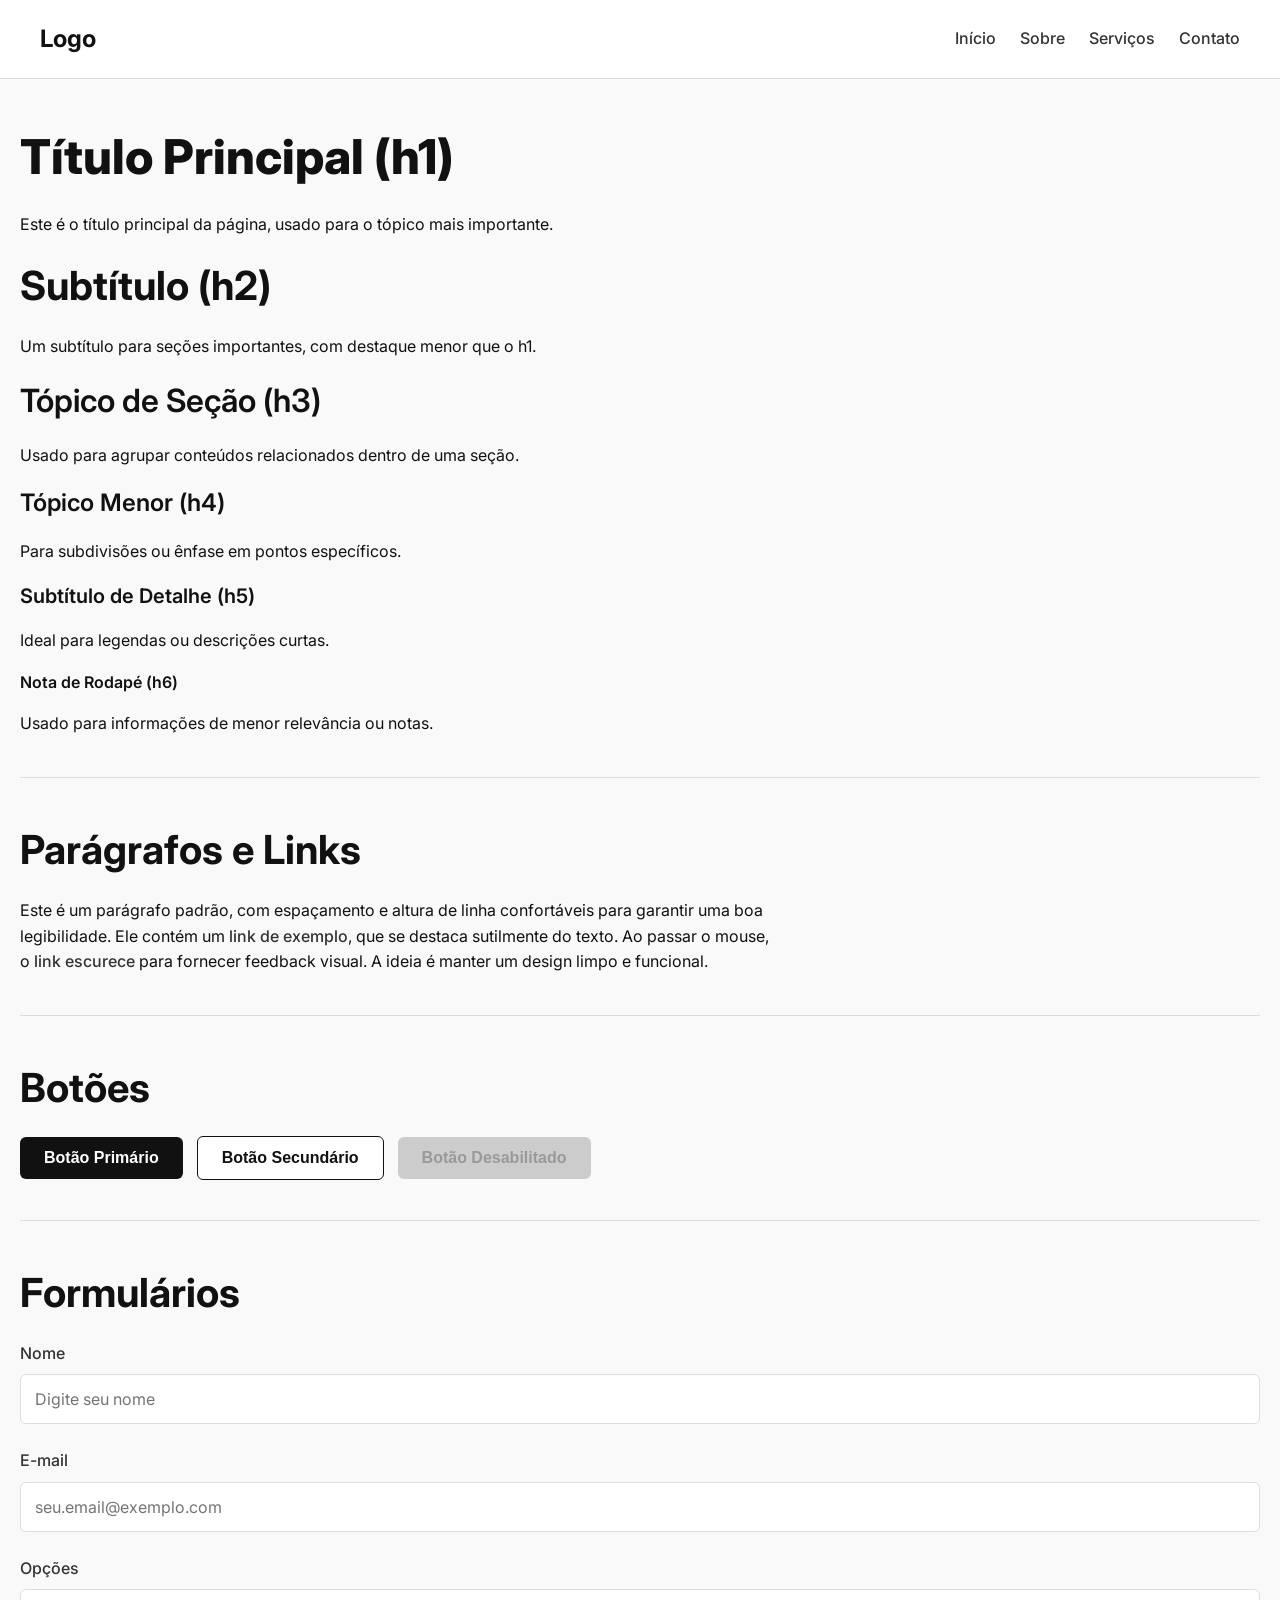
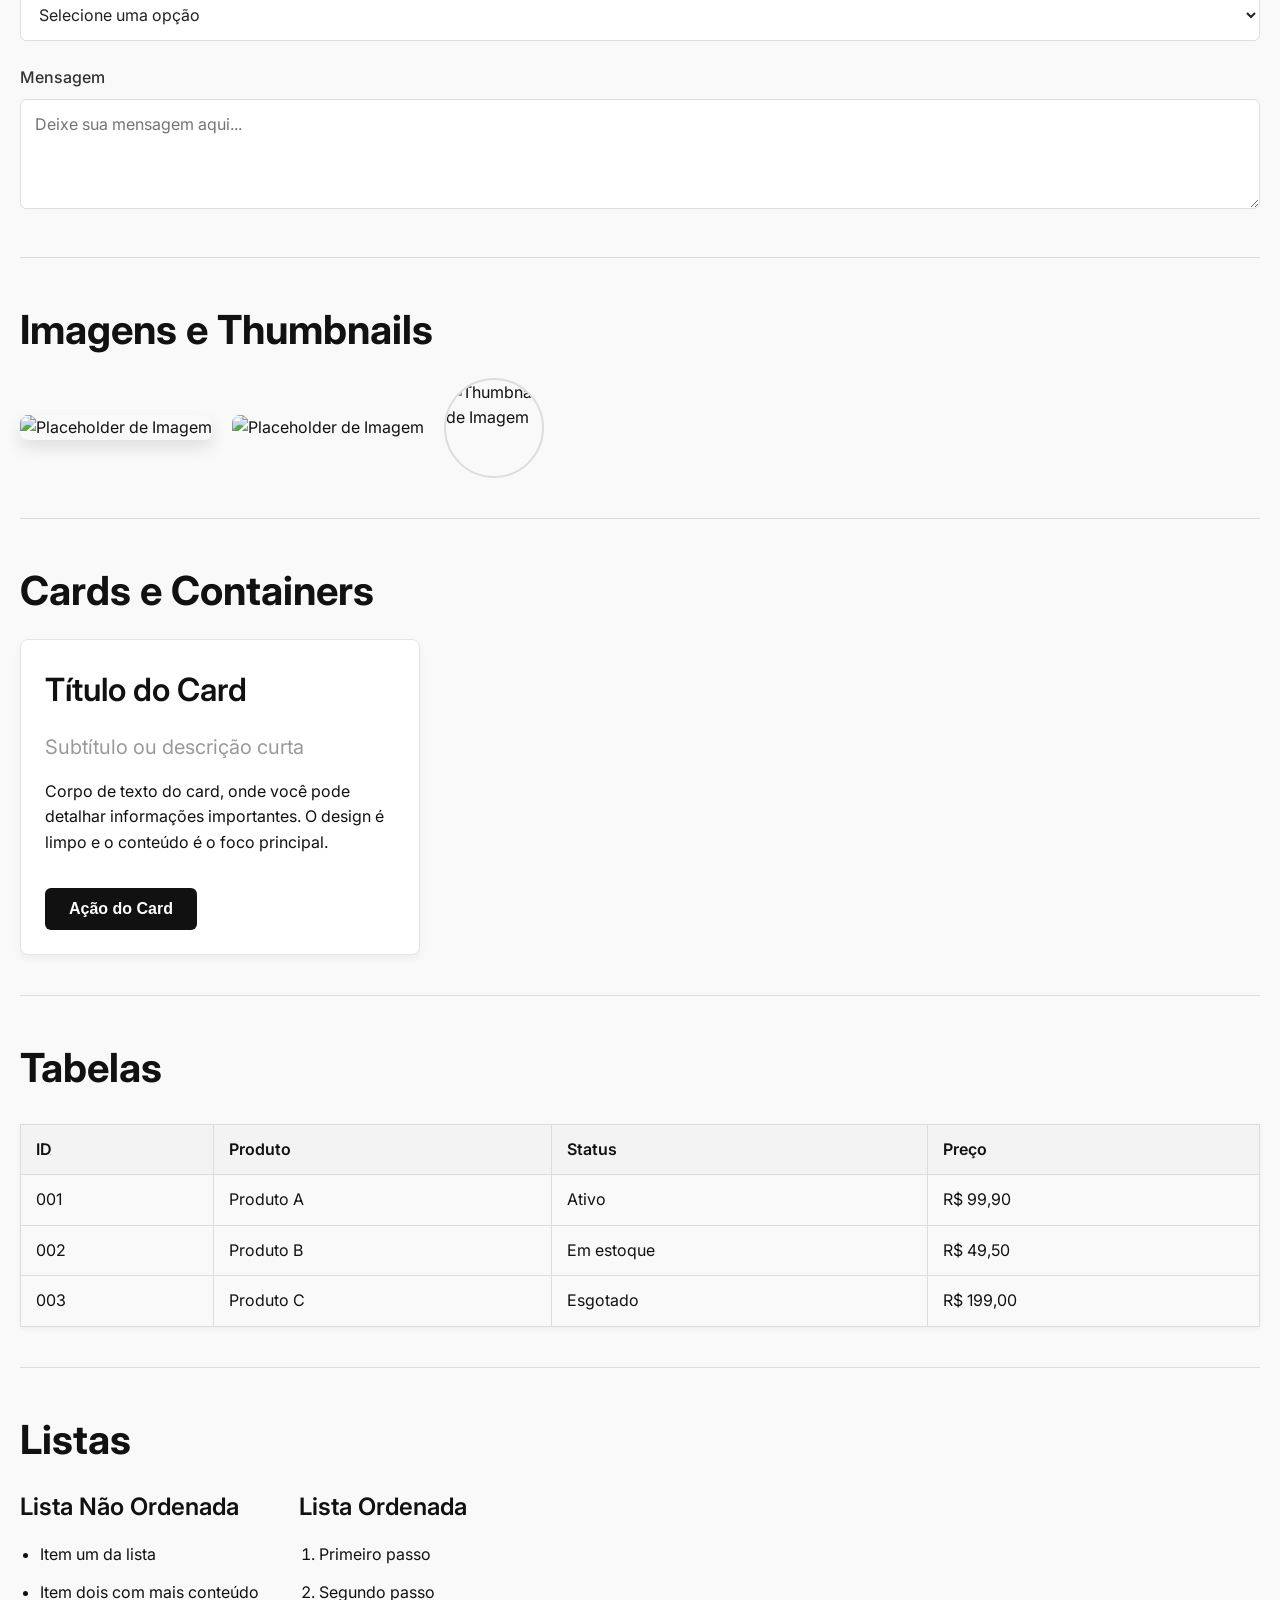
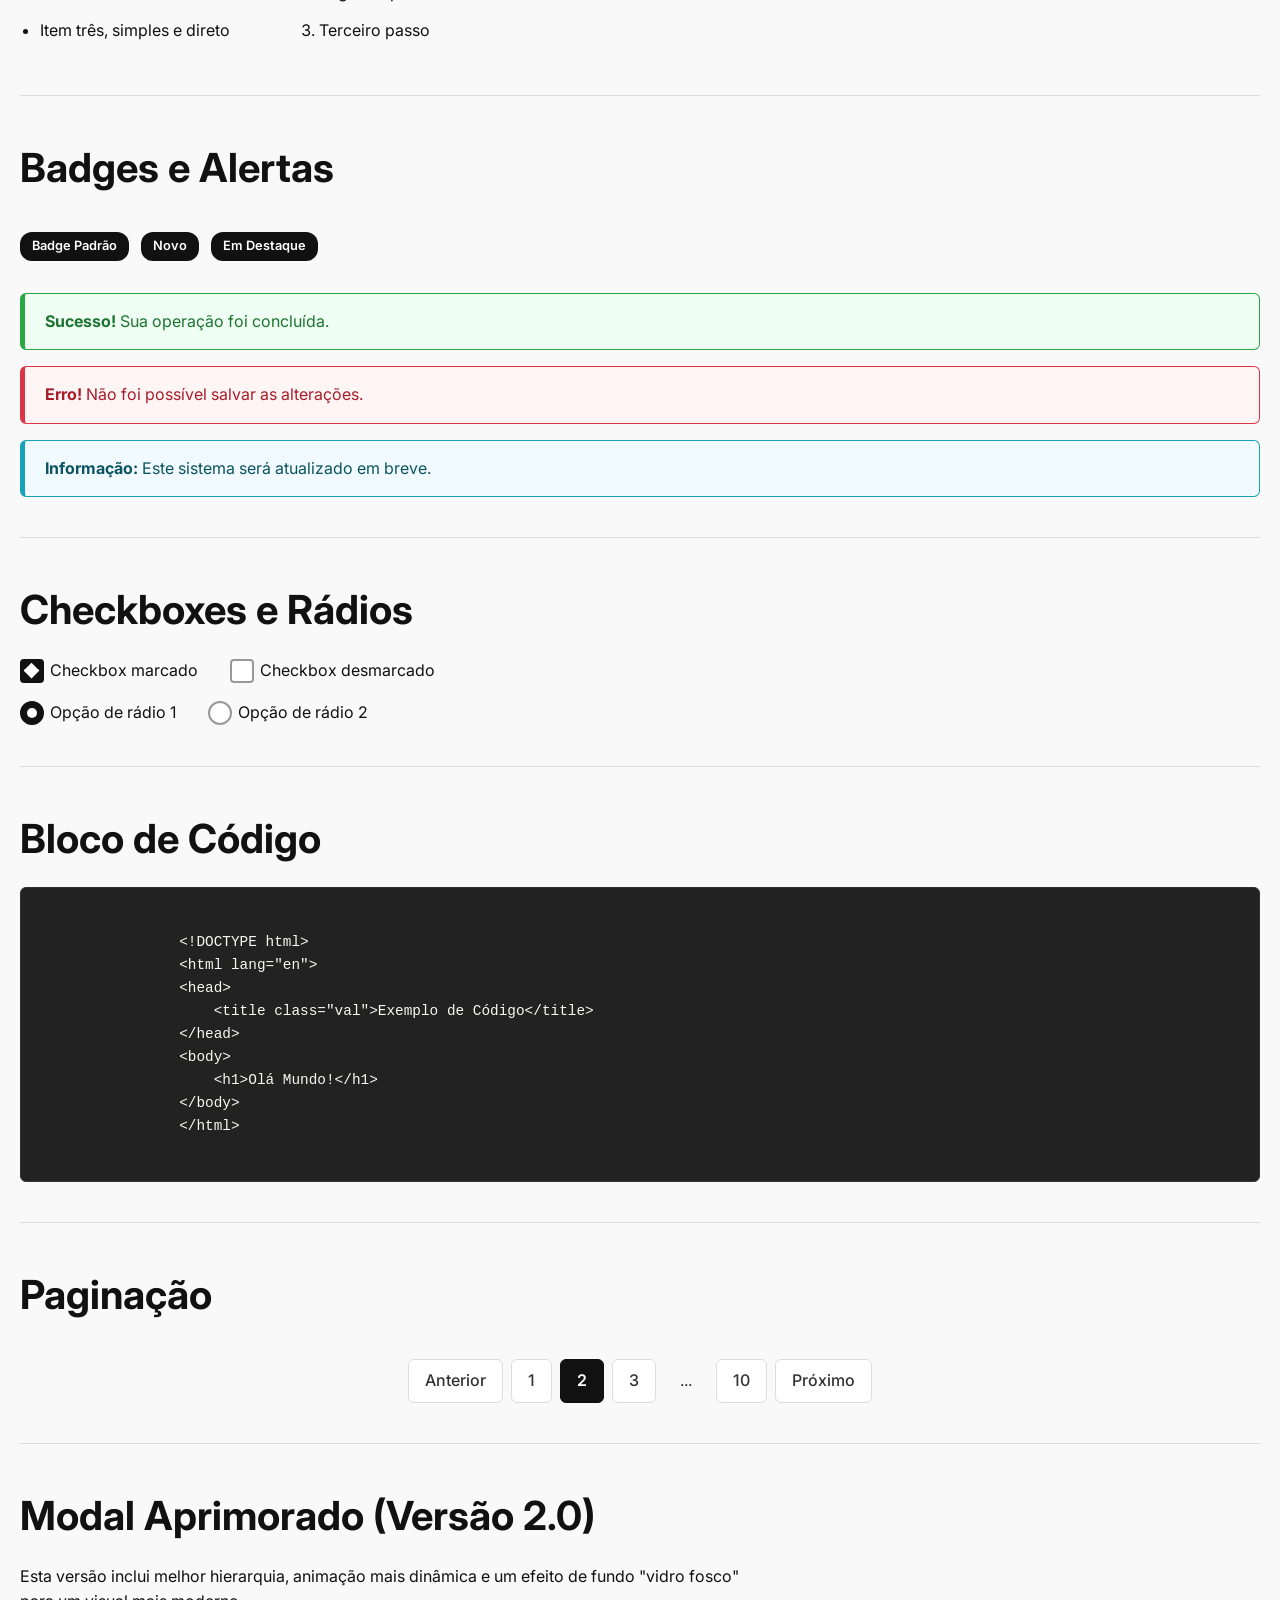
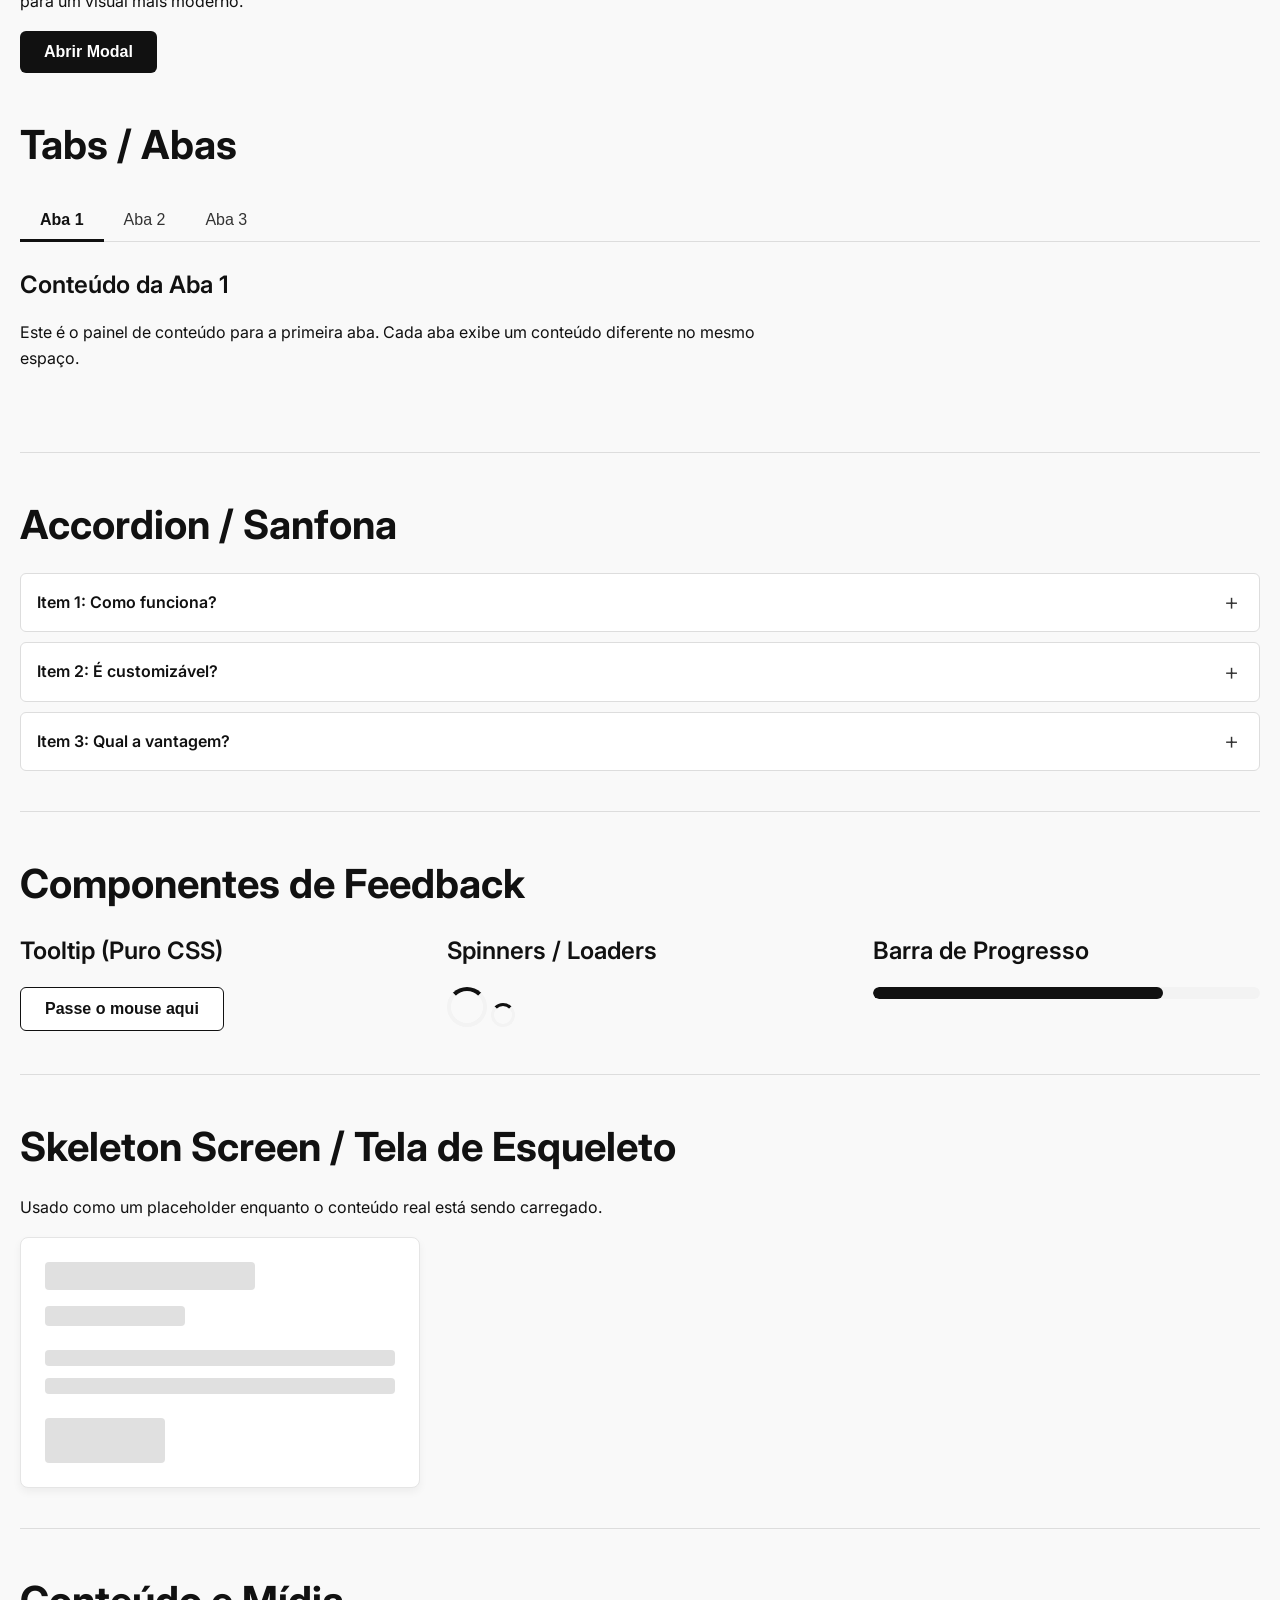
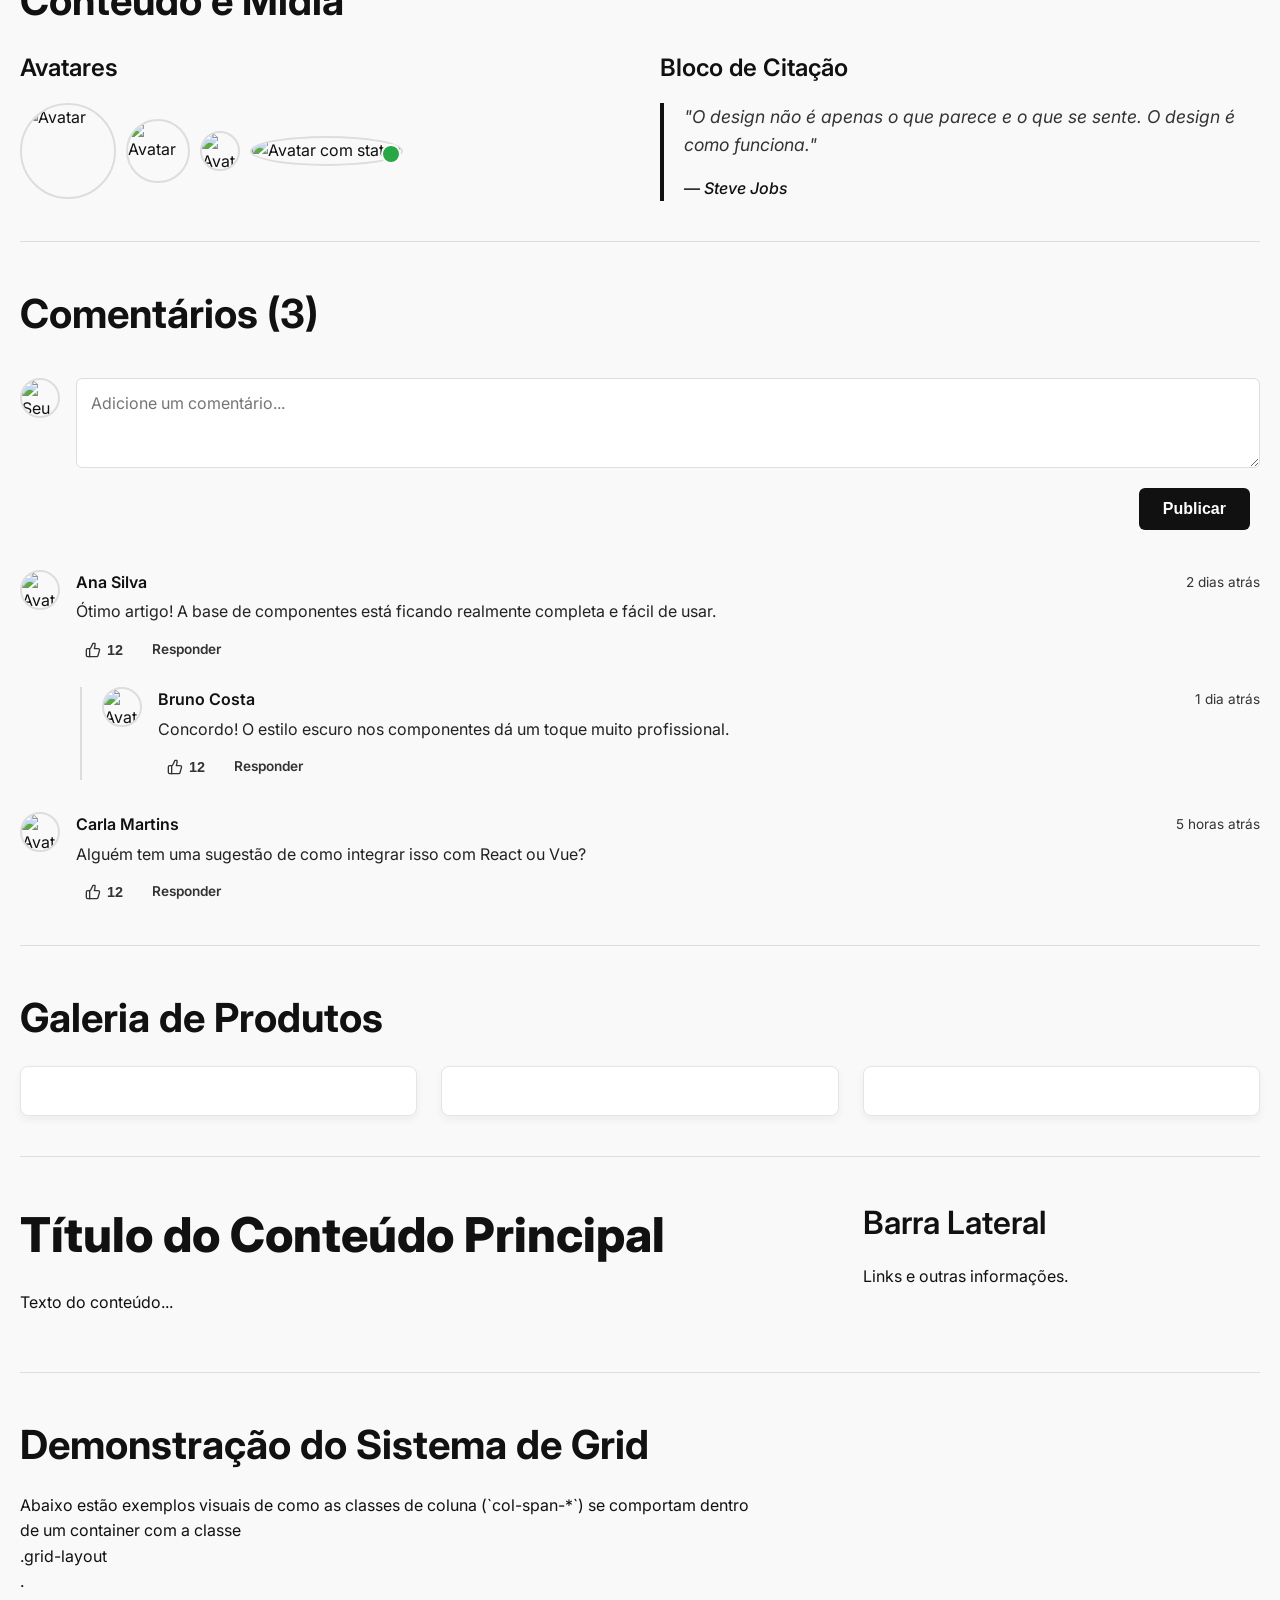
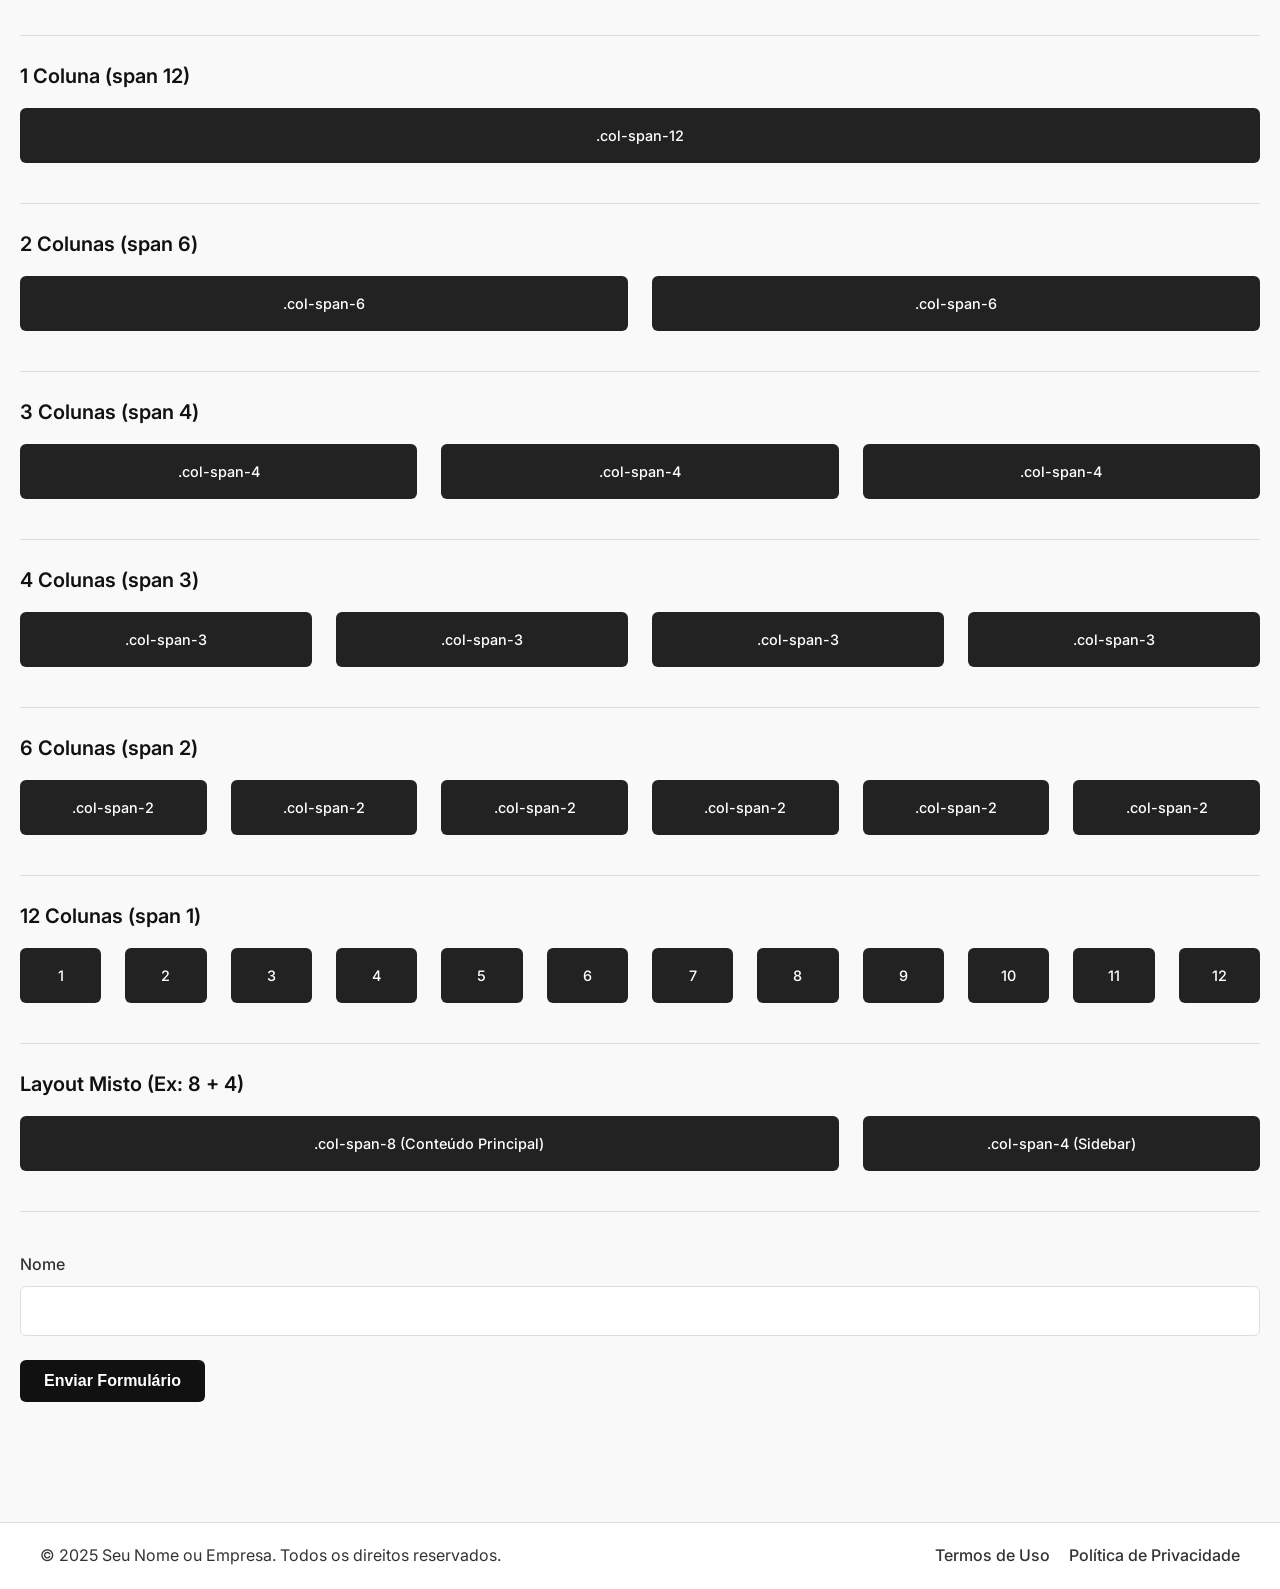
==== index.html @ e38ff6fd "wip" ====
<!DOCTYPE html>
<html lang="pt-BR">
<head>
    <meta charset="UTF-8">
    <meta name="viewport" content="width=device-width, initial-scale=1.0">
    <title>Mockup Base - Tema Claro com Componentes Escuros</title>
    <link rel="stylesheet" href="style.css">
    <link rel="preconnect" href="https://fonts.googleapis.com">
    <link rel="preconnect" href="https://fonts.gstatic.com" crossorigin>
    <link href="https://fonts.googleapis.com/css2?family=Inter:wght@400;500;600;700&display=swap" rel="stylesheet">
</head>
<body>
    <!-- Over lay para spinner na página -->
     <!-- <div class="loading-overlay hidden" id="pageLoader">
        <div class="spinner"></div>
     </div> -->

<!-- <div class="container hidden" id="mainContent"> -->

    <header class="main-header">
        <div class="container">
            <a href="#" class="logo">Logo</a>
            <nav class="main-nav">
                <a href="#">Início</a>
                <a href="#">Sobre</a>
                <a href="#">Serviços</a>
                <a href="#">Contato</a>
            </nav>
        </div>
    </header>

    <div class="container">

        <!-- 1. Títulos -->
        <section>
            <h1>Título Principal (h1)</h1>
            <p>Este é o título principal da página, usado para o tópico mais importante.</p>
            <h2>Subtítulo (h2)</h2>
            <p>Um subtítulo para seções importantes, com destaque menor que o h1.</p>
            <h3>Tópico de Seção (h3)</h3>
            <p>Usado para agrupar conteúdos relacionados dentro de uma seção.</p>
            <h4>Tópico Menor (h4)</h4>
            <p>Para subdivisões ou ênfase em pontos específicos.</p>
            <h5>Subtítulo de Detalhe (h5)</h5>
            <p>Ideal para legendas ou descrições curtas.</p>
            <h6>Nota de Rodapé (h6)</h6>
            <p>Usado para informações de menor relevância ou notas.</p>
        </section>

        <hr>

        <!-- 2. Parágrafos e Links -->
        <section>
            <h2>Parágrafos e Links</h2>
            <p>Este é um parágrafo padrão, com espaçamento e altura de linha confortáveis para garantir uma boa legibilidade. Ele contém um <a href="#">link de exemplo</a>, que se destaca sutilmente do texto. Ao passar o mouse, o <a href="#">link escurece</a> para fornecer feedback visual. A ideia é manter um design limpo e funcional.</p>
        </section>

        <hr>

        <!-- 3. Botões -->
        <section>
            <h2>Botões</h2>
            <button class="btn btn-primary">Botão Primário</button>
            <button class="btn btn-secondary">Botão Secundário</button>
            <button class="btn" disabled>Botão Desabilitado</button>
        </section>
        
        <hr>
        
        <!-- 4. Formulários -->
        <section>
            <h2>Formulários</h2>
            <form>
                <div class="form-group">
                    <label for="name">Nome</label>
                    <input type="text" id="name" placeholder="Digite seu nome">
                </div>
                <div class="form-group">
                    <label for="email">E-mail</label>
                    <input type="email" id="email" placeholder="seu.email@exemplo.com">
                </div>
                <div class="form-group">
                    <label for="options">Opções</label>
                    <select id="options">
                        <option>Selecione uma opção</option>
                        <option>Opção 1</option>
                        <option>Opção 2</option>
                    </select>
                </div>
                <div class="form-group">
                    <label for="message">Mensagem</label>
                    <textarea id="message" rows="4" placeholder="Deixe sua mensagem aqui..."></textarea>
                </div>
            </form>
        </section>

        <hr>

        <!-- 5. Imagens e Thumbnails -->
        <section>
            <h2>Imagens e Thumbnails</h2>
            <div class="image-gallery">
                <img src="https://placehold.co/200x150" alt="Placeholder de Imagem" class="img-rounded img-shadow">
                <img src="https://placehold.co/200x150" alt="Placeholder de Imagem" class="img-rounded">
                <img src="https://placehold.co/100x100" alt="Thumbnail de Imagem" class="thumbnail">
            </div>
        </section>

        <hr>

        <!-- 6. Cards / Containers -->
        <section>
            <h2>Cards e Containers</h2>
            <div class="card">
                <h3>Título do Card</h3>
                <h5>Subtítulo ou descrição curta</h5>
                <p>Corpo de texto do card, onde você pode detalhar informações importantes. O design é limpo e o conteúdo é o foco principal.</p>
                <button class="btn btn-primary">Ação do Card</button>
            </div>
        </section>
        
        <hr>

        <!-- 7. Tabelas -->
        <section>
            <h2>Tabelas</h2>
            <table>
                <thead>
                    <tr>
                        <th>ID</th>
                        <th>Produto</th>
                        <th>Status</th>
                        <th>Preço</th>
                    </tr>
                </thead>
                <tbody>
                    <tr>
                        <td>001</td>
                        <td>Produto A</td>
                        <td>Ativo</td>
                        <td>R$ 99,90</td>
                    </tr>
                    <tr>
                        <td>002</td>
                        <td>Produto B</td>
                        <td>Em estoque</td>
                        <td>R$ 49,50</td>
                    </tr>
                    <tr>
                        <td>003</td>
                        <td>Produto C</td>
                        <td>Esgotado</td>
                        <td>R$ 199,00</td>
                    </tr>
                </tbody>
            </table>
        </section>

        <hr>

        <!-- 8. Listas -->
        <section>
            <h2>Listas</h2>
            <div class="list-container">
                <div>
                    <h4>Lista Não Ordenada</h4>
                    <ul>
                        <li>Item um da lista</li>
                        <li>Item dois com mais conteúdo</li>
                        <li>Item três, simples e direto</li>
                    </ul>
                </div>
                <div>
                    <h4>Lista Ordenada</h4>
                    <ol>
                        <li>Primeiro passo</li>
                        <li>Segundo passo</li>
                        <li>Terceiro passo</li>
                    </ol>
                </div>
            </div>
        </section>

        <hr>

        <!-- 9. Badges e Alertas -->
        <section>
            <h2>Badges e Alertas</h2>
            <div>
                <span class="badge">Badge Padrão</span>
                <span class="badge">Novo</span>
                <span class="badge">Em Destaque</span>
            </div>
            <div class="alerts-container">
                <div class="alert alert-success">
                    <strong>Sucesso!</strong> Sua operação foi concluída.
                </div>
                <div class="alert alert-error">
                    <strong>Erro!</strong> Não foi possível salvar as alterações.
                </div>
                <div class="alert alert-info">
                    <strong>Informação:</strong> Este sistema será atualizado em breve.
                </div>
            </div>
        </section>

        <hr>
        
        <!-- 10. Checkboxes e Rádios Estilizados -->
        <section>
            <h2>Checkboxes e Rádios</h2>
            <div class="form-group-inline">
                <div class="custom-control">
                    <input type="checkbox" id="check1" checked>
                    <label for="check1">Checkbox marcado</label>
                </div>
                <div class="custom-control">
                    <input type="checkbox" id="check2">
                    <label for="check2">Checkbox desmarcado</label>
                </div>
            </div>
             <div class="form-group-inline">
                <div class="custom-control">
                    <input type="radio" id="radio1" name="options-radio" checked>
                    <label for="radio1">Opção de rádio 1</label>
                </div>
                <div class="custom-control">
                    <input type="radio" id="radio2" name="options-radio">
                    <label for="radio2">Opção de rádio 2</label>
                </div>
            </div>
        </section>
        
        <hr>

          <!-- 11. Bloco de Código -->
        <section>
            <h2>Bloco de Código</h2>
            <pre><code>
                &lt;!DOCTYPE html&gt;
                &lt;html lang="en"&gt;
                &lt;head&gt;
                    &lt;title class="val"&gt;Exemplo de Código&lt;/title&gt;
                &lt;/head&gt;
                &lt;body&gt;
                    &lt;h1&gt;Olá Mundo!&lt;/h1&gt;
                &lt;/body&gt;
                &lt;/html&gt;
                    </code></pre>
        </section>

        <hr>

        <!-- 12. Paginação -->
        <section>
            <h2>Paginação</h2>
            <nav class="pagination">
                <a href="#" class="page-link prev">Anterior</a>
                <a href="#" class="page-link">1</a>
                <a href="#" class="page-link active">2</a>
                <a href="#" class="page-link">3</a>
                <span class="page-link ellipsis">...</span>
                <a href="#" class="page-link">10</a>
                <a href="#" class="page-link next">Próximo</a>
            </nav>
        </section>

        <!-- --------------------------- -->

        <hr>
        
        <!-- NOVO: Modal Aprimorado -->
        <section>
            <h2>Modal Aprimorado (Versão 2.0)</h2>
            <p>Esta versão inclui melhor hierarquia, animação mais dinâmica e um efeito de fundo "vidro fosco" para um visual mais moderno.</p>
            <button class="btn btn-primary" onclick="document.querySelector('.modal-overlay').classList.add('active')">Abrir Modal</button>
            
            <!-- O ideal é que o modal comece escondido. Adicionei a classe .active aqui APENAS para demonstração visual. -->
            <div class="modal-overlay">
                <div class="modal-content">
                    <div class="modal-header">
                        <h3>Confirmar Ação</h3>
                        <button class="modal-close" title="Fechar" onclick="document.querySelector('.modal-overlay').classList.remove('active')">×</button>
                    </div>
                    <div class="modal-body">
                        <p>Tem certeza de que deseja prosseguir com esta ação? Esta operação não poderá ser desfeita.</p>
                        <p>Todos os dados associados serão permanentemente removidos.</p>
                    </div>
                    <div class="modal-footer">
                        <button class="btn btn-secondary" onclick="document.querySelector('.modal-overlay').classList.remove('active')">Cancelar</button>
                        <button class="btn btn-primary" onclick="document.querySelector('.modal-overlay').classList.remove('active')">Sim, prosseguir</button>
                        <button class="modal-close"><span class="sr-only">Fechar Modal</span>&times;</button> <!-- exemplo a ser seguiodo para acessibilidade -->
                    </div>
                </div>
            </div>
        </section> 

        <!-- --------------------------------------------->
            <!-- NOVO HTML para a Seção de Tabs -->
        <section>
            <h2>Tabs / Abas</h2>
            <div class="tabs">
                <div class="tab-nav">
                    <!-- Adicionamos data-tab="1" -->
                    <button class="tab-link active" data-tab="1">Aba 1</button>
                    <!-- Adicionamos data-tab="2" -->
                    <button class="tab-link" data-tab="2">Aba 2</button>
                    <!-- Adicionamos data-tab="3" -->
                    <button class="tab-link" data-tab="3">Aba 3</button>
                </div>
                <div class="tab-content">
                    <!-- Adicionamos data-tab="1" -->
                    <div class="tab-pane active" data-tab="1">
                        <h4>Conteúdo da Aba 1</h4>
                        <p>Este é o painel de conteúdo para a primeira aba. Cada aba exibe um conteúdo diferente no mesmo espaço.</p>
                    </div>
                    <!-- Adicionamos data-tab="2" -->
                    <div class="tab-pane" data-tab="2">
                        <h4>Conteúdo da Aba 2</h4>
                        <p>Conteúdo da segunda aba. Agora a troca de conteúdo é controlada por JavaScript.</p>
                    </div>
                    <!-- Adicionamos data-tab="3" -->
                    <div class="tab-pane" data-tab="3">
                        <h4>Conteúdo da Aba 3</h4>
                        <p>E finalmente, o conteúdo da terceira aba, totalmente funcional.</p>
                    </div>
                </div>
            </div>
        </section>
    
        <hr>

        <!-- NOVO: Accordion / Sanfona (usando <details> para não precisar de JS) -->
        <section>
            <h2>Accordion / Sanfona</h2>
            <div class="accordion">
                <details>
                    <summary>Item 1: Como funciona?</summary>
                    <div class="accordion-content">
                        <p>Este componente usa as tags <strong><details></strong> e <strong><summary></strong> do HTML5, permitindo que ele funcione sem a necessidade de JavaScript.</p>
                    </div>
                </details>
                <details>
                    <summary>Item 2: É customizável?</summary>
                    <div class="accordion-content">
                        <p>Sim. O ícone de seta e todas as cores são definidos via CSS e podem ser facilmente alterados.</p>
                    </div>
                </details>
                <details>
                    <summary>Item 3: Qual a vantagem?</summary>
                    <div class="accordion-content">
                        <p>A principal vantagem é a acessibilidade e a leveza, pois não depende de scripts externos para sua funcionalidade básica.</p>
                    </div>
                </details>
            </div>
        </section>

        <hr>

        <!-- NOVO: Tooltip, Spinner e Progress Bar -->
        <section>
            <h2>Componentes de Feedback</h2>
            <div class="feedback-components">
                <div>
                    <h4>Tooltip (Puro CSS)</h4>
                    <button class="btn btn-secondary" data-tooltip="Esta é uma dica útil!">Passe o mouse aqui</button>
                </div>
                <div>
                    <h4>Spinners / Loaders</h4>
                    <div class="spinner"></div>
                    <div class="spinner-sm"></div>
                </div>
                <div>
                    <h4>Barra de Progresso</h4>
                    <div class="progress-container">
                        <!-- <div class="progress-bar" style="width: 75%;"></div> -->
                        <div class="progress-bar" data-progress="75"></div>
                    </div>
                </div>
            </div>
        </section>

        <hr>

        <!-- NOVO: Skeleton Screen -->
        <section>
            <h2>Skeleton Screen / Tela de Esqueleto</h2>
            <p>Usado como um placeholder enquanto o conteúdo real está sendo carregado.</p>
            <div class="card skeleton">
                <div class="skeleton-line skeleton-title"></div>
                <div class="skeleton-line skeleton-subtitle"></div>
                <div class="skeleton-line skeleton-text"></div>
                <div class="skeleton-line skeleton-text"></div>
                <div class="skeleton-line skeleton-button"></div>
            </div>
        </section>
        
        <hr>

        <!-- NOVO: Avatares e Bloco de Citação -->
        <section>
            <h2>Conteúdo e Mídia</h2>
            <div class="media-components">
                <div>
                    <h4>Avatares</h4>
                    <div class="avatar-container">
                        <img src="https://placehold.co/150" alt="Avatar" class="avatar avatar-lg">
                        <img src="https://placehold.co/150" alt="Avatar" class="avatar">
                        <img src="https://placehold.co/150" alt="Avatar" class="avatar avatar-sm">
                        <div class="avatar-status-wrapper">
                            <img src="https://placehold.co/150" alt="Avatar com status" class="avatar">
                        </div>
                    </div>
                </div>
                <div>
                    <h4>Bloco de Citação</h4>
                    <blockquote>
                        <p>"O design não é apenas o que parece e o que se sente. O design é como funciona."</p>
                        <footer>— <cite>Steve Jobs</cite></footer>
                    </blockquote>
                </div>
            </div>
        </section>

        <hr>

        <!-- NOVO: Seção de Comentários -->
        <section>
            <h2>Comentários (3)</h2>

            <!-- Formulário para adicionar um novo comentário -->
            <div class="comment-form">
                <img src="https://placehold.co/150" alt="Seu Avatar" class="avatar avatar-sm">
                <div class="comment-input-area">
                    <textarea placeholder="Adicione um comentário..." rows="3"></textarea>
                    <button class="btn btn-primary">Publicar</button>
                </div>
            </div>

            <!-- Lista de comentários existentes -->
            <div class="comment-list">
                
                <!-- Comentário #1 (com uma resposta) -->
                <div class="comment-thread">
                    <div class="comment">
                        <img src="https://placehold.co/150" alt="Avatar de Ana" class="avatar avatar-sm">
                        <div class="comment-body">
                            <div class="comment-header">
                                <span class="comment-author">Ana Silva</span>
                                <span class="comment-timestamp">2 dias atrás</span>
                            </div>
                            <p class="comment-text">Ótimo artigo! A base de componentes está ficando realmente completa e fácil de usar.</p>
                            <div class="comment-actions">
                                <!-- NOVO BOTÃO DE CURTIR -->
                                <button class="like-button">
                                    <!-- Ícone SVG de "Joinha" -->
                                    <svg xmlns="http://www.w3.org/2000/svg" width="16" height="16" viewBox="0 0 24 24" fill="none" stroke="currentColor" stroke-width="2" stroke-linecap="round" stroke-linejoin="round">
                                        <path d="M7 10v12"/>
                                        <path d="M15 5.88 14 10h5.83a2 2 0 0 1 1.92 2.56l-2.33 8A2 2 0 0 1 17.5 22H4a2 2 0 0 1-2-2v-8a2 2 0 0 1 2-2h2.76a2 2 0 0 0 1.79-1.11L12 2h3z"/>
                                    </svg>
                                    <span class="like-count">12</span>
                                </button>
                                <a href="#">Responder</a>
                            </div>
                        </div>
                    </div>
                    <!-- Respostas a este comentário -->
                    <div class="comment-replies">
                        <div class="comment">
                            <img src="https://placehold.co/150" alt="Avatar de Bruno" class="avatar avatar-sm">
                            <div class="comment-body">
                                <div class="comment-header">
                                    <span class="comment-author">Bruno Costa</span>
                                    <span class="comment-timestamp">1 dia atrás</span>
                                </div>
                                <p class="comment-text">Concordo! O estilo escuro nos componentes dá um toque muito profissional.</p>
                                <div class="comment-actions">
                                    <!-- NOVO BOTÃO DE CURTIR -->
                                    <button class="like-button">
                                        <!-- Ícone SVG de "Joinha" -->
                                        <svg xmlns="http://www.w3.org/2000/svg" width="16" height="16" viewBox="0 0 24 24" fill="none" stroke="currentColor" stroke-width="2" stroke-linecap="round" stroke-linejoin="round">
                                            <path d="M7 10v12"/>
                                            <path d="M15 5.88 14 10h5.83a2 2 0 0 1 1.92 2.56l-2.33 8A2 2 0 0 1 17.5 22H4a2 2 0 0 1-2-2v-8a2 2 0 0 1 2-2h2.76a2 2 0 0 0 1.79-1.11L12 2h3z"/>
                                        </svg>
                                        <span class="like-count">12</span>
                                    </button>
                                    <a href="#">Responder</a>
                                </div>
                            </div>
                        </div>
                    </div>
                </div>

                <!-- Comentário #2 (sem respostas) -->
                <div class="comment-thread">
                    <div class="comment">
                        <img src="https://placehold.co/150" alt="Avatar de Carla" class="avatar avatar-sm">
                        <div class="comment-body">
                            <div class="comment-header">
                                <span class="comment-author">Carla Martins</span>
                                <span class="comment-timestamp">5 horas atrás</span>
                            </div>
                            <p class="comment-text">Alguém tem uma sugestão de como integrar isso com React ou Vue?</p>
                            <div class="comment-actions">
                                <!-- NOVO BOTÃO DE CURTIR -->
                                <button class="like-button">
                                    <!-- Ícone SVG de "Joinha" -->
                                    <svg xmlns="http://www.w3.org/2000/svg" width="16" height="16" viewBox="0 0 24 24" fill="none" stroke="currentColor" stroke-width="2" stroke-linecap="round" stroke-linejoin="round">
                                        <path d="M7 10v12"/>
                                        <path d="M15 5.88 14 10h5.83a2 2 0 0 1 1.92 2.56l-2.33 8A2 2 0 0 1 17.5 22H4a2 2 0 0 1-2-2v-8a2 2 0 0 1 2-2h2.76a2 2 0 0 0 1.79-1.11L12 2h3z"/>
                                    </svg>
                                    <span class="like-count">12</span>
                                </button>
                                <a href="#">Responder</a>
                            </div>
                        </div>
                    </div>
                </div>

            </div>
        </section>

        <hr>

        <section>
            <h2>Galeria de Produtos</h2>
            <!-- O container dos cards se torna o nosso grid layout -->
            <div class="grid-layout">
                <!-- 
                    Em telas pequenas, cada card ocupa 12 colunas (largura total).
                    Em telas médias, cada card ocupa 6 colunas (2 por linha).
                    Em telas grandes, cada card ocupa 4 colunas (3 por linha).
                -->
                <div class="card col-span-12 md:col-span-6 lg:col-span-4">
                    <!-- Conteúdo do Card 1 -->
                </div>
                <div class="card col-span-12 md:col-span-6 lg:col-span-4">
                    <!-- Conteúdo do Card 2 -->
                </div>
                <div class="card col-span-12 md:col-span-6 lg:col-span-4">
                    <!-- Conteúdo do Card 3 -->
                </div>
            </div>
        </section>

        <hr>
        
        <main class="grid-layout">
            <!-- Em telas pequenas, o conteúdo vem primeiro (ocupa 12 colunas) -->
            <!-- Em telas grandes, o conteúdo ocupa 8 de 12 colunas -->
            <div class="col-span-12 lg:col-span-8">
                <h1>Título do Conteúdo Principal</h1>
                <p>Texto do conteúdo...</p>
            </div>
            
            <!-- Em telas pequenas, a sidebar vem depois (ocupa 12 colunas) -->
            <!-- Em telas grandes, a sidebar ocupa 4 de 12 colunas -->
            <aside class="col-span-12 lg:col-span-4">
                <h3>Barra Lateral</h3>
                <p>Links e outras informações.</p>
            </aside>
        </main>

        <hr>

        <!-- NOVO: Seção de Demonstração Visual do Grid -->
        <section class="grid-demo">
            <h2>Demonstração do Sistema de Grid</h2>
            <p>Abaixo estão exemplos visuais de como as classes de coluna (`col-span-*`) se comportam dentro de um container com a classe <code>.grid-layout</code>.</p>

            <!-- Exemplo: 1 Coluna -->
            <h3>1 Coluna (span 12)</h3>
            <div class="grid-layout">
                <div class="demo-col col-span-12">.col-span-12</div>
            </div>

            <!-- Exemplo: 2 Colunas -->
            <h3>2 Colunas (span 6)</h3>
            <div class="grid-layout">
                <div class="demo-col col-span-6">.col-span-6</div>
                <div class="demo-col col-span-6">.col-span-6</div>
            </div>

            <!-- Exemplo: 3 Colunas -->
            <h3>3 Colunas (span 4)</h3>
            <div class="grid-layout">
                <div class="demo-col col-span-4">.col-span-4</div>
                <div class="demo-col col-span-4">.col-span-4</div>
                <div class="demo-col col-span-4">.col-span-4</div>
            </div>

            <!-- Exemplo: 4 Colunas -->
            <h3>4 Colunas (span 3)</h3>
            <div class="grid-layout">
                <div class="demo-col col-span-3">.col-span-3</div>
                <div class="demo-col col-span-3">.col-span-3</div>
                <div class="demo-col col-span-3">.col-span-3</div>
                <div class="demo-col col-span-3">.col-span-3</div>
            </div>
            
            <!-- Exemplo: 6 Colunas -->
            <h3>6 Colunas (span 2)</h3>
            <div class="grid-layout">
                <div class="demo-col col-span-2">.col-span-2</div>
                <div class="demo-col col-span-2">.col-span-2</div>
                <div class="demo-col col-span-2">.col-span-2</div>
                <div class="demo-col col-span-2">.col-span-2</div>
                <div class="demo-col col-span-2">.col-span-2</div>
                <div class="demo-col col-span-2">.col-span-2</div>
            </div>

            <!-- Exemplo: 12 Colunas -->
            <h3>12 Colunas (span 1)</h3>
            <div class="grid-layout">
                <div class="demo-col col-span-1">1</div>
                <div class="demo-col col-span-1">2</div>
                <div class="demo-col col-span-1">3</div>
                <div class="demo-col col-span-1">4</div>
                <div class="demo-col col-span-1">5</div>
                <div class="demo-col col-span-1">6</div>
                <div class="demo-col col-span-1">7</div>
                <div class="demo-col col-span-1">8</div>
                <div class="demo-col col-span-1">9</div>
                <div class="demo-col col-span-1">10</div>
                <div class="demo-col col-span-1">11</div>
                <div class="demo-col col-span-1">12</div>
            </div>
            
            <!-- Exemplo: Layout Misto -->
            <h3>Layout Misto (Ex: 8 + 4)</h3>
            <div class="grid-layout">
                <div class="demo-col col-span-8">.col-span-8 (Conteúdo Principal)</div>
                <div class="demo-col col-span-4">.col-span-4 (Sidebar)</div>
            </div>
            
        </section>

        <hr>

        <section>
            <form id="meuFormulario">
                <div class="form-group">
                    <label for="nomeUsuario">Nome</label>
                    <input type="text" id="nomeUsuario" required>
                </div>
                <div class="form-group">
                    <button type="submit" class="btn btn-primary" id="btnEnviar">
                        <span>Enviar Formulário</span>
                        <!-- Nosso spinner, escondido por padrão -->
                        <div class="spinner-sm hidden" id="spinnerForm"></div>
                    </button>
                </div>
            </form>
        </section>

    </div>

    <footer class="main-footer">
        <div class="container">
            <p>© 2025 Seu Nome ou Empresa. Todos os direitos reservados.</p>
            <div class="footer-links">
                <a href="#">Termos de Uso</a>
                <a href="#">Política de Privacidade</a>
            </div>
        </div>
    </footer>

<!-- </div> -->
<script src="./jquery.js"></script>
<script>
    // Este evento garante que o script só será executado depois que todo o HTML for carregado.
document.addEventListener('DOMContentLoaded', () => {

    // Lógica para os Tabs
    const tabsContainer = document.querySelector('.tabs');

    // Só executa o código se houver um container de tabs na página
    if (tabsContainer) {
        const tabNav = tabsContainer.querySelector('.tab-nav');
        const tabPanes = tabsContainer.querySelectorAll('.tab-pane');

        // Adiciona um "ouvinte" de cliques na área de navegação das abas
        tabNav.addEventListener('click', (event) => {
            const clickedTab = event.target.closest('.tab-link');

            // Se o que foi clicado não for um botão de aba, não faz nada
            if (!clickedTab) return;

            // 1. Desativa todas as abas e painéis
            tabNav.querySelectorAll('.tab-link').forEach(tab => {
                tab.classList.remove('active');
            });
            tabPanes.forEach(pane => {
                pane.classList.remove('active');
            });

            // 2. Ativa a aba clicada
            clickedTab.classList.add('active');

            // 3. Ativa o painel correspondente
            const tabNumber = clickedTab.dataset.tab; // Pega o valor de data-tab (ex: "1", "2")
            const correspondingPane = tabsContainer.querySelector(`.tab-pane[data-tab="${tabNumber}"]`);
            if (correspondingPane) {
                correspondingPane.classList.add('active');
            }
        });
    }

    // --- NOVA LÓGICA PARA O BOTÃO DE CURTIR ---
    const commentList = document.querySelector('.comment-list');

    // Usamos delegação de eventos para eficiência.
    // O "ouvinte" fica na lista, não em cada botão individual.
    if (commentList) {
        commentList.addEventListener('click', (event) => {
            const likeButton = event.target.closest('.like-button');

            // Se o clique não foi em um botão de curtir, não faz nada.
            if (!likeButton) return;

            const likeCountSpan = likeButton.querySelector('.like-count');
            let currentLikes = parseInt(likeCountSpan.textContent, 10);

            // Alterna a classe 'liked'
            likeButton.classList.toggle('liked');

            // Verifica se o botão ESTÁ curtido AGORA para decidir se incrementa ou decrementa.
            if (likeButton.classList.contains('liked')) {
                // Se foi curtido, incrementa
                currentLikes++;
            } else {
                // Se foi descurtido, decrementa
                currentLikes--;
            }

            // Atualiza o texto do contador na tela.
            likeCountSpan.textContent = currentLikes;
        });
    }

    const progressBar = document.querySelector('.progress-bar');

    if (progressBar) {
        const observer = new IntersectionObserver((entries) => {
            entries.forEach(entry => {
                // Se a barra de progresso entrou na tela...
                if (entry.isIntersecting) {
                    const bar = entry.target;
                    const progressValue = bar.dataset.progress; // Pega o valor (ex: "75")
                    
                    // Aplica a largura e a opacidade para iniciar a animação do CSS
                    bar.style.width = progressValue + '%';
                    bar.style.opacity = 1;

                    // Para de observar depois que a animação foi acionada
                    observer.unobserve(bar);
                }
            });
        }, {
            // O threshold 0.5 significa que a animação começa quando 50% do elemento estiver visível
            threshold: 0.5 
        });

        // Começa a observar a barra de progresso
        observer.observe(progressBar);
    }
    // Logica para spinner

    const meuFormulario = document.getElementById('meuFormulario');
    const btnEnviar = document.getElementById('btnEnviar');
    const spinnerForm = document.getElementById('spinnerForm');

    if (meuFormulario) {
        meuFormulario.addEventListener('submit', (event) => {
            event.preventDefault();

            btnEnviar.disabled = true;
            spinnerForm.classList.remove('hidden');

            setTimeout(() => {
                btnEnviar.disabled = false;
                spinnerForm.classList.add('hidden');

                alert('Formulário enviado com sucesso!');
                meuFormulario.reset();
            }, 2000);
        })
    }

    /**
     * Versão jQuery para envio do formulário com spinner no botão
     * 
    $(document).ready(function() {
        $('#meuFormulario').on('submit', function(event) {
            event.preventDefault();

            // 1. Ativa o modo de carregamento
            const $btn = $('#btnEnviar');
            const $spinner = $('#spinnerForm');
            $btn.prop('disabled', true);
            $spinner.removeClass('hidden');

            // 2. Simula uma operação de 2 segundos
            setTimeout(() => {
                // 3. Desativa o modo de carregamento
                $btn.prop('disabled', false);
                $spinner.addClass('hidden');

                alert('Formulário enviado com sucesso!');
                $('#meuFormulario')[0].reset();
            }, 2000);
        });
    }); *******/

// Você pode adicionar a lógica para outros componentes aqui (ex: Modal)

    /* Lógica para o overlay de spinner na página! */
    // window.addEventListener('load', () => {
    //     const loader = document.getElementById('pageLoader');
    //     const content = document.getElementById('mainContent');

    //     // Simula um tempo de carregamento de 1.5 segundos
    //     setTimeout(() => {
    //         loader.style.opacity = '1';
    //         // Remove o overlay depois da transição
    //         setTimeout(() => loader.classList.add('hidden'), 300);

    //         content.classList.remove('hidden');
    //     }, 5500);
    // });

});
</script>
</body>
</html>
---- style.css ----
/* ---------------------------------- */
/*      VARIÁVEIS GLOBAIS (CORES)     */
/* ---------------------------------- */
:root {
    --color-dark: #111111;
    --color-graphite: #222222;
    --color-dark-gray: #333333;
    --color-medium-gray: #999999;
    --color-light-gray: #cccccc;
    --color-border-gray: #dddddd;
    --color-background-gray: #f3f3f3;
    --color-background: #f9f9f9;
    --color-white: #ffffff;

    --color-success: #28a745;
    --color-error: #dc3545;
    --color-info: #17a2b8;

    /* ...outras variáveis... */
    --spacing-1: 0.25rem; /* 4px */
    --spacing-2: 0.5rem;  /* 8px */
    --spacing-3: 1rem;    /* 16px */
    --spacing-4: 1.5rem;  /* 24px */
    --spacing-5: 2rem;    /* 32px */
    --spacing-6: 3rem;    /* 48px */
    
    color-scheme: light dark;
    background-color: var(--color-background);
    color: var(--color-dark);
}

@media (prefers-color-scheme: dark) {
    :root {
        --color-dark: #e0e0e0;
        --color-graphite: #bbbbbb;
        --color-dark-gray: #999999;
        --color-medium-gray: #666666;
        --color-light-gray: #444444;
        --color-border-gray: #555555;
        --color-background-gray: #222222;
        --color-background: #121212;
        --color-white: #000000;

        --color-success: #4caf50;
        --color-error: #f44336;
        --color-info: #2196f3;
    }
}

/* ---------------------------------- */
/*          CSS RESET & GERAL         */
/* ---------------------------------- */
* {
    margin: 0;
    padding: 0;
    box-sizing: border-box;
}

body {
    font-family: 'Inter', sans-serif;
    background-color: var(--color-background);
/*     color: var(--color-graphite); */
    color: var(--color-dark);
    line-height: 1.6;
}

.container {
    max-width: 1280px;
    margin: 0 auto;
    padding: 40px 20px;
}

section {
    margin-bottom: 40px;
}

hr {
    border: 0;
    height: 1px;
    background-color: var(--color-border-gray);
    margin: 40px 0;
}


/* --- UTILITÁRIOS DE ESPAÇAMENTO --- */
/* m = margin, p = padding */
/* t=top, b=bottom, s=start(left), e=end(right), x=eixo X, y=eixo Y */
.mt-1 { margin-top: var(--spacing-1); }
.mb-1 { margin-bottom: var(--spacing-1); }
.ms-1 { margin-left: var(--spacing-1); }
.me-1 { margin-right: var(--spacing-1); }
.mx-1 { margin-left: var(--spacing-1); margin-right: var(--spacing-1); }
.my-1 { margin-top: var(--spacing-1); margin-bottom: var(--spacing-1); }

/* Repita para os outros valores (2, 3, 4, 5, 6) */
.mt-3 { margin-top: var(--spacing-3); }
.mb-3 { margin-bottom: var(--spacing-3); }
/* ... e assim por diante para margin e padding */

.p-2 { padding: var(--spacing-2); }
.pt-2 { padding-top: var(--spacing-2); }
.pb-2 { padding-bottom: var(--spacing-2); }
/* ... etc. */


/* --- UTILITÁRIOS DE CORES --- */
.bg-dark { background-color: var(--color-dark); }
.bg-white { background-color: var(--color-white); }
.bg-light-gray { background-color: var(--color-background-gray); }

.text-white { color: var(--color-white); }
.text-dark-gray { color: var(--color-dark-gray); }

/* ---------------------------------- */
/*              1. TÍTULOS            */
/* ---------------------------------- */
h1, h2, h3, h4, h5, h6 {
    color: var(--color-dark);
    margin-bottom: 1rem;
    font-weight: 600;
}

/* h1 { font-size: 2.5rem; }
h2 { font-size: 2rem; }
h3 { font-size: 1.75rem; }
h4 { font-size: 1.5rem; }
h5 { font-size: 1.25rem; }
h6 { font-size: 1rem; } */

h1 { font-size: clamp(2rem, 1.62rem + 1.9vw, 3rem); font-weight: 800; } /* Cresce de 32px a 48px */
h2 { font-size: clamp(1.75rem, 1.49rem + 1.29vw, 2.5rem); font-weight: 700; } /* Cresce de 28px a 40px */
h3 { font-size: clamp(1.5rem, 1.32rem + 0.9vw, 2rem); } /* Cresce de 24px a 32px */
h4 { font-size: 1.5rem; }
h5 { font-size: 1.25rem; }
h6 { font-size: 1rem; }

/* ---------------------------------- */
/*          2. PARÁGRAFOS E LINKS     */
/* ---------------------------------- */
p {
    margin-bottom: 1rem;
    max-width: 75ch; /* Limita largura para melhor legibilidade */
}

a {
    color: var(--color-dark-gray);
    text-decoration: none;
    font-weight: 500;
    transition: color 0.2s ease, text-decoration 0.2s ease;
}

a:hover {
    color: var(--color-dark);
    text-decoration: underline;
}

/* ---------------------------------- */
/*              3. BOTÕES             */
/* ---------------------------------- */
.btn {
    padding: 12px 24px;
    border: none;
    border-radius: 6px;
    font-size: 1rem;
    font-weight: 600;
    cursor: pointer;
    transition: background-color 0.2s ease, transform 0.2s ease, box-shadow 0.2s ease;
    display: inline-block;
    margin-right: 10px;
}

.btn-primary {
    background-color: var(--color-dark);
    color: var(--color-white);
}

.btn-primary:hover {
    background-color: var(--color-graphite);
    box-shadow: 0 4px 12px rgba(0, 0, 0, 0.1);
    transform: translateY(-2px);
}

.btn-secondary {
    background-color: var(--color-white);
    color: var(--color-dark);
    border: 1px solid var(--color-dark);
}

.btn-secondary:hover {
    background-color: var(--color-background-gray);
    border-color: var(--color-graphite);
}

.btn:disabled {
    background-color: var(--color-light-gray);
    color: var(--color-medium-gray);
    cursor: not-allowed;
}


/* ---------------------------------- */
/*             4. FORMULÁRIOS         */
/* ---------------------------------- */
.form-group {
    margin-bottom: 1.5rem;
}

.form-group label {
    display: block;
    font-weight: 500;
    margin-bottom: 0.5rem;
    color: var(--color-dark-gray);
}

input[type="text"],
input[type="email"],
textarea,
select {
    width: 100%;
    /*padding: 12px;  padding padrão de 12px, testando outros valores */
    padding: 14px;
    border: 1px solid var(--color-border-gray);
    border-radius: 6px;
    font-size: 1rem;
    font-family: 'Inter', sans-serif;
    color: var(--color-graphite);
    background-color: var(--color-white);
    transition: border-color 0.2s ease;
}

input[type="text"]:hover,
input[type="email"]:hover,
textarea:hover,
select:hover {
    border-color: var(--color-medium-gray);
}

input[type="text"]:focus,
input[type="email"]:focus,
textarea:focus,
select:focus {
    outline: none;
    border-color: var(--color-dark);
    box-shadow: 0 0 0 3px rgba(0, 0, 0, 0.1);
}

/* ---------------------------------- */
/*       5. IMAGENS E THUMBNAILS      */
/* ---------------------------------- */
.image-gallery {
    display: flex;
    gap: 20px;
    align-items: center;
}

.img-rounded {
    border-radius: 8px;
}

.img-shadow {
    box-shadow: 0 8px 16px rgba(0, 0, 0, 0.1);
}

.thumbnail {
    width: 100px;
    height: 100px;
    object-fit: cover;
    border: 2px solid var(--color-border-gray);
    border-radius: 50%; /* Thumbnail circular */
}

/* ---------------------------------- */
/*        6. CARDS / CONTAINERS       */
/* ---------------------------------- */
.card {
    background-color: var(--color-white);
    border: 1px solid #e5e5e5;
    border-radius: 8px;
    padding: 24px;
    box-shadow: 0 4px 8px rgba(0, 0, 0, 0.05);
    max-width: 400px;
}

.card h3 {
    margin-top: 0;
}

.card h5 {
    color: var(--color-medium-gray);
    font-weight: 400;
}

.card .btn {
    margin-top: 1rem;
}

/* ---------------------------------- */
/*              7. TABELAS            */
/* ---------------------------------- */
table {
    width: 100%;
    border-collapse: collapse;
    margin-top: 1.5rem;
    box-shadow: 0 2px 4px rgba(0, 0, 0, 0.05);
}

th, td {
    padding: 12px 15px;
    text-align: left;
    border: 1px solid var(--color-border-gray);
}

thead {
    background-color: var(--color-background-gray);
}

thead th {
    font-weight: 600;
    color: var(--color-dark);
}

tbody tr:nth-child(even) {
    background-color: var(--color-background);
}

/* ---------------------------------- */
/*              8. LISTAS             */
/* ---------------------------------- */
.list-container {
    display: flex;
    gap: 40px;
}
ul, ol {
    padding-left: 20px;
}

ul li, ol li {
    margin-bottom: 0.75rem;
}

ul li::marker {
    color: var(--color-dark);
}

/* ---------------------------------- */
/*        9. BADGES E ALERTAS         */
/* ---------------------------------- */
.badge {
    display: inline-block;
    padding: 4px 12px;
    font-size: 0.8rem;
    font-weight: 600;
    border-radius: 12px;
    background-color: var(--color-dark);
    color: var(--color-white);
    margin-right: 8px;
    margin-top: 1rem;
}

.alerts-container {
    margin-top: 2rem;
    display: flex;
    flex-direction: column;
    gap: 1rem;
}

.alert {
    padding: 15px 20px;
    border-radius: 6px;
    border: 1px solid transparent;
    border-left-width: 5px;
}

.alert-success {
    background-color: #f0fff4;
    border-color: var(--color-success);
    color: #1c7430;
}

.alert-error {
    background-color: #fff5f5;
    border-color: var(--color-error);
    color: #a71d2a;
}

.alert-info {
    background-color: #f1faff;
    border-color: var(--color-info);
    color: #0c5460;
}

/* ---------------------------------- */
/*      ESTRUTURA: HEADER E FOOTER    */
/* ---------------------------------- */
.main-header, .main-footer {
    background-color: var(--color-white);
    border-bottom: 1px solid var(--color-border-gray);
    padding: 0 20px; /* Remove padding vertical para o container controlar */
}

.main-header .container, .main-footer .container {
    display: flex;
    justify-content: space-between;
    align-items: center;
    padding-top: 20px;
    padding-bottom: 20px;
}

.logo {
    font-size: 1.5rem;
    font-weight: 700;
    color: var(--color-dark);
    text-decoration: none;
}
.logo:hover {
    text-decoration: none;
}

.main-nav a {
    margin-left: 20px;
    font-size: 1rem;
    font-weight: 500;
}

.main-footer {
    border-top: 1px solid var(--color-border-gray);
    border-bottom: none;
    margin-top: 40px;
    color: var(--color-dark-gray);
}

.main-footer p {
    margin: 0;
}

.footer-links a {
    margin-left: 15px;
    color: var(--color-dark-gray);
}


/* ---------------------------------- */
/*    10. CHECKBOXES E RADIOS         */
/* ---------------------------------- */
.form-group-inline {
    display: flex;
    gap: 2rem;
    margin-top: 1rem;
}
.custom-control {
    display: flex;
    align-items: center;
    gap: 0.5rem;
}
.custom-control input[type="checkbox"],
.custom-control input[type="radio"] {
    display: none; /* Esconde o input original */
}

.custom-control label {
    position: relative;
    padding-left: 30px; /* Espaço para o controle customizado */
    cursor: pointer;
    margin-bottom: 0;
    font-weight: 400;
}

/* Cria o pseudo-elemento que será o nosso controle */
.custom-control label::before {
    content: '';
    position: absolute;
    left: 0;
    top: 50%;
    transform: translateY(-50%);
    width: 20px;
    height: 20px;
    border: 2px solid var(--color-medium-gray);
    background-color: var(--color-white);
    transition: all 0.2s ease;
}

/* Estilo para checkbox e radio */
input[type="checkbox"] + label::before { border-radius: 4px; }
input[type="radio"] + label::before { border-radius: 50%; }

/* Estilo do marcador (check ou círculo) */
.custom-control label::after {
    content: '';
    position: absolute;
    left: 12px;
    top: 50%;
    transform: translate(-50%, -50%) scale(0); /* Começa invisível */
    background-color: var(--color-white);
    transition: transform 0.2s ease;
}

/* Marcador do checkbox */
input[type="checkbox"] + label::after {
    left: 6px;
    top: 7px;
    width: 9px;
    height: 9px;
    border: solid var(--color-white);
    border-width: 0 2px 2px 0;
    transform: rotate(45deg) scale(0);
}
/* Marcador do rádio */
input[type="radio"] + label::after {
    width: 10px;
    height: 10px;
    border-radius: 50%;
    background-color: var(--color-white);
}

/* Quando o input está marcado (checked) */
input:checked + label::before {
    background-color: var(--color-dark);
    border-color: var(--color-dark);
}
input:checked + label::after {
    transform: translate(-50%, -50%) scale(1);
}
/* Ajuste para o marcador do checkbox */
input[type="checkbox"]:checked + label::after {
    transform: rotate(45deg) scale(1);
}

/* ---------------------------------- */
/*          11. BLOCO DE CÓDIGO       */
/* ---------------------------------- */
pre {
    background-color: var(--color-graphite);
    color: #f8f8f2; /* Cor de texto comum para temas escuros */
    border: 1px solid var(--color-dark-gray);
    border-radius: 6px;
    padding: 20px;
    overflow-x: auto; /* Para rolagem horizontal se o código for largo */
    font-family: 'Courier New', Courier, monospace;
    font-size: 0.9rem;
}

code {
    font-family: inherit;
    color: inherit;
    display: block;
}

/* ---------------------------------- */
/*            12. PAGINAÇÃO           */
/* ---------------------------------- */
.pagination {
    display: flex;
    justify-content: center;
    align-items: center;
    gap: 8px;
    margin-top: 2rem;
}

.page-link {
    display: block;
    padding: 8px 16px;
    border: 1px solid var(--color-border-gray);
    border-radius: 6px;
    color: var(--color-dark-gray);
    background-color: var(--color-white);
    text-decoration: none;
    transition: all 0.2s ease;
}

.page-link:hover {
    border-color: var(--color-medium-gray);
    background-color: var(--color-background-gray);
    text-decoration: none;
}

.page-link.active {
    background-color: var(--color-dark);
    color: var(--color-white);
    border-color: var(--color-dark);
    font-weight: 600;
}

.page-link.ellipsis {
    border: none;
    background: none;
}

/* ---------------------------------- */
/*      13. MODAL (VERSÃO APRIMORADA) */
/* ---------------------------------- */

.modal-overlay {
    position: fixed;
    top: 0;
    left: 0;
    width: 100%;
    height: 100%;
    
    /* O truque para o efeito de vidro fosco */
    background-color: rgba(255, 255, 255, 0.5); /* Fundo branco semi-transparente */
    -webkit-backdrop-filter: blur(8px); /* Para Safari */
    backdrop-filter: blur(8px); /* Efeito de desfoque */

    display: flex;
    align-items: center;
    justify-content: center;
    
    /* Transições para o aparecimento suave */
    opacity: 0;
    visibility: hidden;
    transition: opacity 0.3s ease, visibility 0.3s ease;
}

/* Estado ativo do modal (seria controlado por JS) */
.modal-overlay.active {
    opacity: 1;
    visibility: visible;
}

.modal-content {
    background-color: var(--color-white);
    border-radius: 12px;
    box-shadow: 0 15px 40px rgba(0, 0, 0, 0.15);
    border: 1px solid rgba(0, 0, 0, 0.05); /* Borda sutil */
    width: 90%;
    max-width: 500px;
    
    /* Animação de "pop-up" */
    transform: scale(0.95);
    transition: transform 0.3s cubic-bezier(0.25, 0.8, 0.25, 1);
}

.modal-overlay.active .modal-content {
    transform: scale(1);
}

.modal-header,
.modal-footer {
    padding: 16px 24px;
    display: flex;
    align-items: center;
    background-color: var(--color-background); /* Fundo cinza para hierarquia */
}

.modal-header {
    justify-content: space-between;
    border-bottom: 1px solid var(--color-border-gray);
    border-radius: 12px 12px 0 0;
}
.modal-header h3 { 
    margin: 0; 
    font-size: 1.25rem;
}

.modal-close {
    background: none;
    border: none;
    width: 32px;
    height: 32px;
    border-radius: 50%;
    font-size: 1.5rem;
    font-weight: 400;
    line-height: 1;
    cursor: pointer;
    color: var(--color-dark-gray);
    display: flex;
    align-items: center;
    justify-content: center;
    transition: background-color 0.2s ease, color 0.2s ease;
}
.modal-close:hover { 
    background-color: var(--color-border-gray);
    color: var(--color-dark); 
}

.modal-body {
    padding: 32px 24px; /* Mais espaço vertical */
}
.modal-body p:last-child {
    margin-bottom: 0;
}

.modal-footer {
    justify-content: flex-end;
    gap: 12px;
    border-top: 1px solid var(--color-border-gray);
    border-radius: 0 0 12px 12px;
}
.modal-footer .btn { 
    margin: 0; 
}

/* ---------------------------------- */
/*              14. TABS              */
/* ---------------------------------- */
.tabs { margin-top: 1.5rem; }

.tab-nav {
    display: flex;
    border-bottom: 1px solid var(--color-border-gray);
}

.tab-link {
    padding: 10px 20px;
    border: none;
    background: none;
    cursor: pointer;
    font-size: 1rem;
    font-weight: 500;
    color: var(--color-dark-gray);
    border-bottom: 3px solid transparent;
    margin-bottom: -1px; /* Alinha a borda inferior com a borda do container */
    transition: all 0.2s ease;
}
.tab-link:hover {
    background-color: var(--color-background);
}
.tab-link.active {
    color: var(--color-dark);
    border-bottom-color: var(--color-dark);
    font-weight: 600;
}

.tab-content {
    padding: 24px 0;
}
.tab-pane {
    display: none;
}
.tab-pane.active {
    display: block;
}

/* ---------------------------------- */
/*            15. ACCORDION           */
/* ---------------------------------- */
.accordion {
    display: flex;
    flex-direction: column;
    gap: 10px;
}
.accordion details {
    border: 1px solid var(--color-border-gray);
    border-radius: 6px;
    background-color: var(--color-white);
}
.accordion summary {
    padding: 16px;
    font-weight: 600;
    color: var(--color-dark);
    cursor: pointer;
    list-style: none; /* Remove o marcador padrão */
    position: relative;
    padding-right: 40px;
}
.accordion summary::-webkit-details-marker { display: none; } /* Para Chrome/Safari */

/* Ícone de seta customizado */
.accordion summary::after {
    content: '+';
    position: absolute;
    right: 20px;
    top: 50%;
    transform: translateY(-50%);
    font-size: 1.5rem;
    font-weight: 300;
    color: var(--color-dark-gray);
    transition: transform 0.2s ease;
}
.accordion details[open] summary::after {
    content: '−';
}

.accordion-content {
    padding: 0 16px 16px;
    border-top: 1px solid var(--color-border-gray);
}
.accordion-content p { margin-bottom: 0; }


/* ---------------------------------- */
/* 16. TOOLTIP, SPINNER, PROGRESS BAR */
/* ---------------------------------- */
.feedback-components, .media-components {
    display: grid;
    grid-template-columns: repeat(auto-fit, minmax(250px, 1fr));
    gap: 40px;
    align-items: start;
}

/* Tooltip */
[data-tooltip] {
    position: relative;
    cursor: pointer;
}
[data-tooltip]::after {
    content: attr(data-tooltip);
    position: absolute;
    bottom: 125%; /* Posição acima do elemento */
    left: 50%;
    transform: translateX(-50%);
    background-color: var(--color-graphite);
    color: var(--color-white);
    padding: 8px 12px;
    border-radius: 6px;
    font-size: 0.85rem;
    white-space: nowrap;
    opacity: 0;
    visibility: hidden;
    transition: opacity 0.2s ease, visibility 0.2s ease;
}
[data-tooltip]:hover::after {
    opacity: 1;
    visibility: visible;
}

/* Spinner */
.spinner, .spinner-sm {
    border: 4px solid var(--color-background-gray);
    border-top-color: var(--color-dark);
    border-radius: 50%;
    animation: spin 1s linear infinite;
    display: inline-block;
}
.spinner { width: 40px; height: 40px; }
.spinner-sm { width: 24px; height: 24px; border-width: 3px; }

@keyframes spin {
    to { transform: rotate(360deg); }
}

/* Progress Bar */
.progress-container {
    width: 100%;
    height: 12px;
    background-color: var(--color-background-gray);
    border-radius: 6px;
    overflow: hidden;
}
.progress-bar {
    height: 100%;
    background-color: var(--color-dark);
    border-radius: 6px;
    /* transition: width 0.4s ease; */
    width: 0;
    transition: width 1.2s cubic-bezier(0.25, 1, 0.5, 1), opacity 0.5s ease;
    opacity: 0;
}


/* ---------------------------------- */
/*        17. SKELETON SCREEN         */
/* ---------------------------------- */
.skeleton {
    cursor: progress;
}
.skeleton-line {
    background-color: #e0e0e0;
    border-radius: 4px;
    animation: pulse 1.5s infinite ease-in-out;
}
.skeleton-title { width: 60%; height: 28px; margin-bottom: 1rem; }
.skeleton-subtitle { width: 40%; height: 20px; margin-bottom: 1.5rem; }
.skeleton-text { width: 100%; height: 16px; margin-bottom: 0.75rem; }
.skeleton-text:last-of-type { width: 80%; }
.skeleton-button { width: 120px; height: 45px; margin-top: 1.5rem; }

@keyframes pulse {
    0% { background-color: #e0e0e0; }
    50% { background-color: #f0f0f0; }
    100% { background-color: #e0e0e0; }
}


/* ---------------------------------- */
/*   18. AVATARS & BLOCKQUOTE         */
/* ---------------------------------- */
.avatar-container {
    display: flex;
    align-items: center;
    gap: 10px;
}
.avatar {
    width: 64px;
    height: 64px;
    border-radius: 50%;
    object-fit: cover;
    border: 2px solid var(--color-border-gray);
}
.avatar-lg { width: 96px; height: 96px; }
.avatar-sm { width: 40px; height: 40px; }

/* Status online */
.avatar-status-wrapper {
    position: relative;
    display: inline-block;
}
.avatar-status-wrapper::after {
    content: '';
    position: absolute;
    bottom: 2px;
    right: 2px;
    width: 16px;
    height: 16px;
    background-color: var(--color-success);
    border: 2px solid var(--color-white);
    border-radius: 50%;
}

/* Blockquote */
blockquote {
    margin: 0;
    padding-left: 20px;
    border-left: 4px solid var(--color-dark);
}
blockquote p {
    font-style: italic;
    font-size: 1.1rem;
    color: var(--color-dark-gray);
}
blockquote footer {
    margin-top: 0.5rem;
    font-style: normal;
    font-weight: 500;
    color: var(--color-dark);
}

/* ---------------------------------- */
/*        19. SEÇÃO DE COMENTÁRIOS    */
/* ---------------------------------- */

/* Formulário para novo comentário */
.comment-form {
    display: flex;
    gap: 16px;
    align-items: flex-start;
    margin-top: 2rem;
    margin-bottom: 2.5rem;
}
.comment-input-area {
    flex: 1;
}
.comment-input-area textarea {
    margin-bottom: 0.75rem;
    min-height: 80px;
}
.comment-input-area button {
    float: right; /* Alinha o botão à direita */
}

/* Lista de comentários */
.comment-list {
    display: flex;
    flex-direction: column;
    gap: 2rem;
}
.comment-thread {
    /* Cada comentário principal é um "fio" */
}

.comment {
    display: flex;
    gap: 16px; /* Espaço entre o avatar e o corpo do comentário */
    align-items: flex-start;
}
.comment-body {
    flex: 1;
}

.comment-header {
    display: flex;
    justify-content: space-between;
    align-items: center;
    margin-bottom: 0.25rem;
}

.comment-author {
    font-weight: 600;
    color: var(--color-dark);
}

.comment-timestamp {
    font-size: 0.85rem;
    color: var(--color-dark-gray);
}

.comment-text {
    margin: 0;
    color: var(--color-graphite);
    line-height: 1.6;
}

.comment-actions {
    margin-top: 0.75rem;
}

.comment-actions a {
    font-size: 0.85rem;
    font-weight: 600;
    color: var(--color-dark-gray);
    text-decoration: none;
}
.comment-actions a:hover {
    color: var(--color-dark);
}

/* Estilo das respostas aninhadas */
.comment-replies {
    margin-top: 1.5rem;
    /* Recuo para alinhar com o corpo do comentário pai */
    margin-left: 60px;
    padding-left: 20px;
    /* A linha que conecta visualmente as respostas */
    border-left: 2px solid var(--color-border-gray);
    display: flex;
    flex-direction: column;
    gap: 1.5rem;
}

/* ---------------------------------- */
/*    20. BOTÃO DE CURTIR COMENTÁRIO  */
/* ---------------------------------- */

.comment-actions {
    display: flex;
    align-items: center;
    gap: 20px; /* Aumenta o espaço entre os botões */
}

.like-button {
    display: flex;
    align-items: center;
    gap: 6px;
    background: none;
    border: 1px solid transparent; /* Borda invisível para manter o tamanho no hover */
    padding: 4px 8px;
    border-radius: 6px;
    cursor: pointer;
    color: var(--color-dark-gray);
    transition: all 0.2s ease;
}

.like-button:hover {
    background-color: var(--color-background);
    border-color: var(--color-border-gray);
    color: var(--color-dark);
}

.like-button svg {
    /* Cor padrão do ícone */
    fill: none;
    stroke: var(--color-dark-gray);
    transition: all 0.2s ease;
}

.like-button:hover svg {
    stroke: var(--color-dark);
}

.like-count {
    font-size: 0.9rem;
    font-weight: 600;
}

/* --- ESTADO ATIVO (QUANDO CURTIDO) --- */
.like-button.liked {
    color: var(--color-dark);
}

.like-button.liked svg {
    /* Cor do ícone quando curtido */
    fill: var(--color-dark);
    stroke: var(--color-dark);
}

/* ---------------------------------- */
/*       21. GRID LAYOUT SYSTEM       */
/* ---------------------------------- */

/* O container principal do Grid */
.grid-layout {
    display: grid;
    /* Cria 12 colunas, cada uma ocupando uma fração igual do espaço disponível */
    grid-template-columns: repeat(12, 1fr); 
    /* Define o espaçamento (gutter) entre as colunas e linhas */
    gap: 24px; 
}

/* 
  Classes de utilidade para definir quantas colunas um item deve ocupar.
  Usamos `grid-column: span X;` que é mais flexível e moderno.
*/
.col-span-1 { grid-column: span 1 / span 1; }
.col-span-2 { grid-column: span 2 / span 2; }
.col-span-3 { grid-column: span 3 / span 3; }
.col-span-4 { grid-column: span 4 / span 4; }
.col-span-5 { grid-column: span 5 / span 5; }
.col-span-6 { grid-column: span 6 / span 6; }
.col-span-7 { grid-column: span 7 / span 7; }
.col-span-8 { grid-column: span 8 / span 8; }
.col-span-9 { grid-column: span 9 / span 9; }
.col-span-10 { grid-column: span 10 / span 10; }
.col-span-11 { grid-column: span 11 / span 11; }
.col-span-12 { grid-column: span 12 / span 12; }

/* 
  OPCIONAL, MAS RECOMENDADO: Grid Responsivo (Mobile-First)
  Por padrão, tudo é uma coluna só. As classes abaixo se aplicam a telas maiores.
*/

/* Telas Médias (tablets, etc.) - a partir de 768px */
@media (min-width: 768px) {
    .md\:col-span-1 { grid-column: span 1 / span 1; }
    .md\:col-span-2 { grid-column: span 2 / span 2; }
    .md\:col-span-3 { grid-column: span 3 / span 3; }
    .md\:col-span-4 { grid-column: span 4 / span 4; }
    .md\:col-span-6 { grid-column: span 6 / span 6; }
    .md\:col-span-8 { grid-column: span 8 / span 8; }
    .md\:col-span-12 { grid-column: span 12 / span 12; }
}

/* Telas Grandes (desktops) - a partir de 1024px */
@media (min-width: 1024px) {
    .lg\:col-span-1 { grid-column: span 1 / span 1; }
    .lg\:col-span-2 { grid-column: span 2 / span 2; }
    .lg\:col-span-3 { grid-column: span 3 / span 3; }
    .lg\:col-span-4 { grid-column: span 4 / span 4; }
    .lg\:col-span-6 { grid-column: span 6 / span 6; }
    .lg\:col-span-8 { grid-column: span 8 / span 8; }
    .lg\:col-span-12 { grid-column: span 12 / span 12; }
}

/* ---------------------------------------------------------------------------------------------------------------------------------------------------------------------- */
/* ---------------------------------------------------------------------------------------------------------------------------------------------------------------------- */
/* ---------------------------------------------------------------------------------------------------------------------------------------------------------------------- */
/* ---------------------------------------------------------------------------------------------------------------------------------------------------------------------- */
/* ---------------------------------------------------------------------------------------------------------------------------------------------------------------------- */
/*       22. DEMONSTRAÇÃO DO GRID     */
/* ---------------------------------------------------------------------------------------------------------------------------------------------------------------------- */
/* ---------------------------------------------------------------------------------------------------------------------------------------------------------------------- */
/* ---------------------------------------------------------------------------------------------------------------------------------------------------------------------- */
/* ---------------------------------------------------------------------------------------------------------------------------------------------------------------------- */

/* Estilos para a seção de demonstração */
.grid-demo h3 {
    margin-top: 2.5rem;
    margin-bottom: 1rem;
    padding-top: 1.5rem;
    border-top: 1px solid var(--color-border-gray);
    font-size: 1.25rem;
}

/* Estilo dos blocos/colunas de exemplo */
.demo-col {
    background-color: var(--color-graphite); /* Fundo escuro para destaque */
    color: var(--color-white);
    padding: 16px;
    border-radius: 6px;
    text-align: center;
    font-size: 0.9rem;
    font-weight: 500;
}
/* ---------------------------------------------------------------------------------------------------------------------------------------------------------------------- */
/* ---------------------------------------------------------------------------------------------------------------------------------------------------------------------- */

/* --- UTILITÁRIOS DE ACESSIBILIDADE --- */

/* Estilo de foco aprimorado e visível apenas para teclado */
*:focus-visible {
    outline: 3px solid var(--color-dark);
    outline-offset: 2px;
    border-radius: 4px; /* Opcional, para suavizar o contorno */
}

/* Esconde visualmente, mas mantém acessível para leitores de tela */
.sr-only {
    position: absolute;
    width: 1px;
    height: 1px;
    padding: 0;
    margin: -1px;
    overflow: hidden;
    clip: rect(0, 0, 0, 0);
    white-space: nowrap;
    border-width: 0;
}

/* Ocultar elementos visuais, mas manter acessível para leitores de tela */
.hidden {
    display: none !important;;
}

#btnEnviar {
    display: flex;
    align-items: center;
    gap: 10px;
}

/* overlay para spinner na página */

.loading-overlay {
    position: fixed;
    top: 0;
    left: 0;
    width: 100%;
    height: 100%;
    background-color: rgba(255, 255, 255, 0.8);
    display: flex;
    align-items: center;
    justify-content: center;
    z-index: 9999;
    transition: opacity 0.3s ease;
}
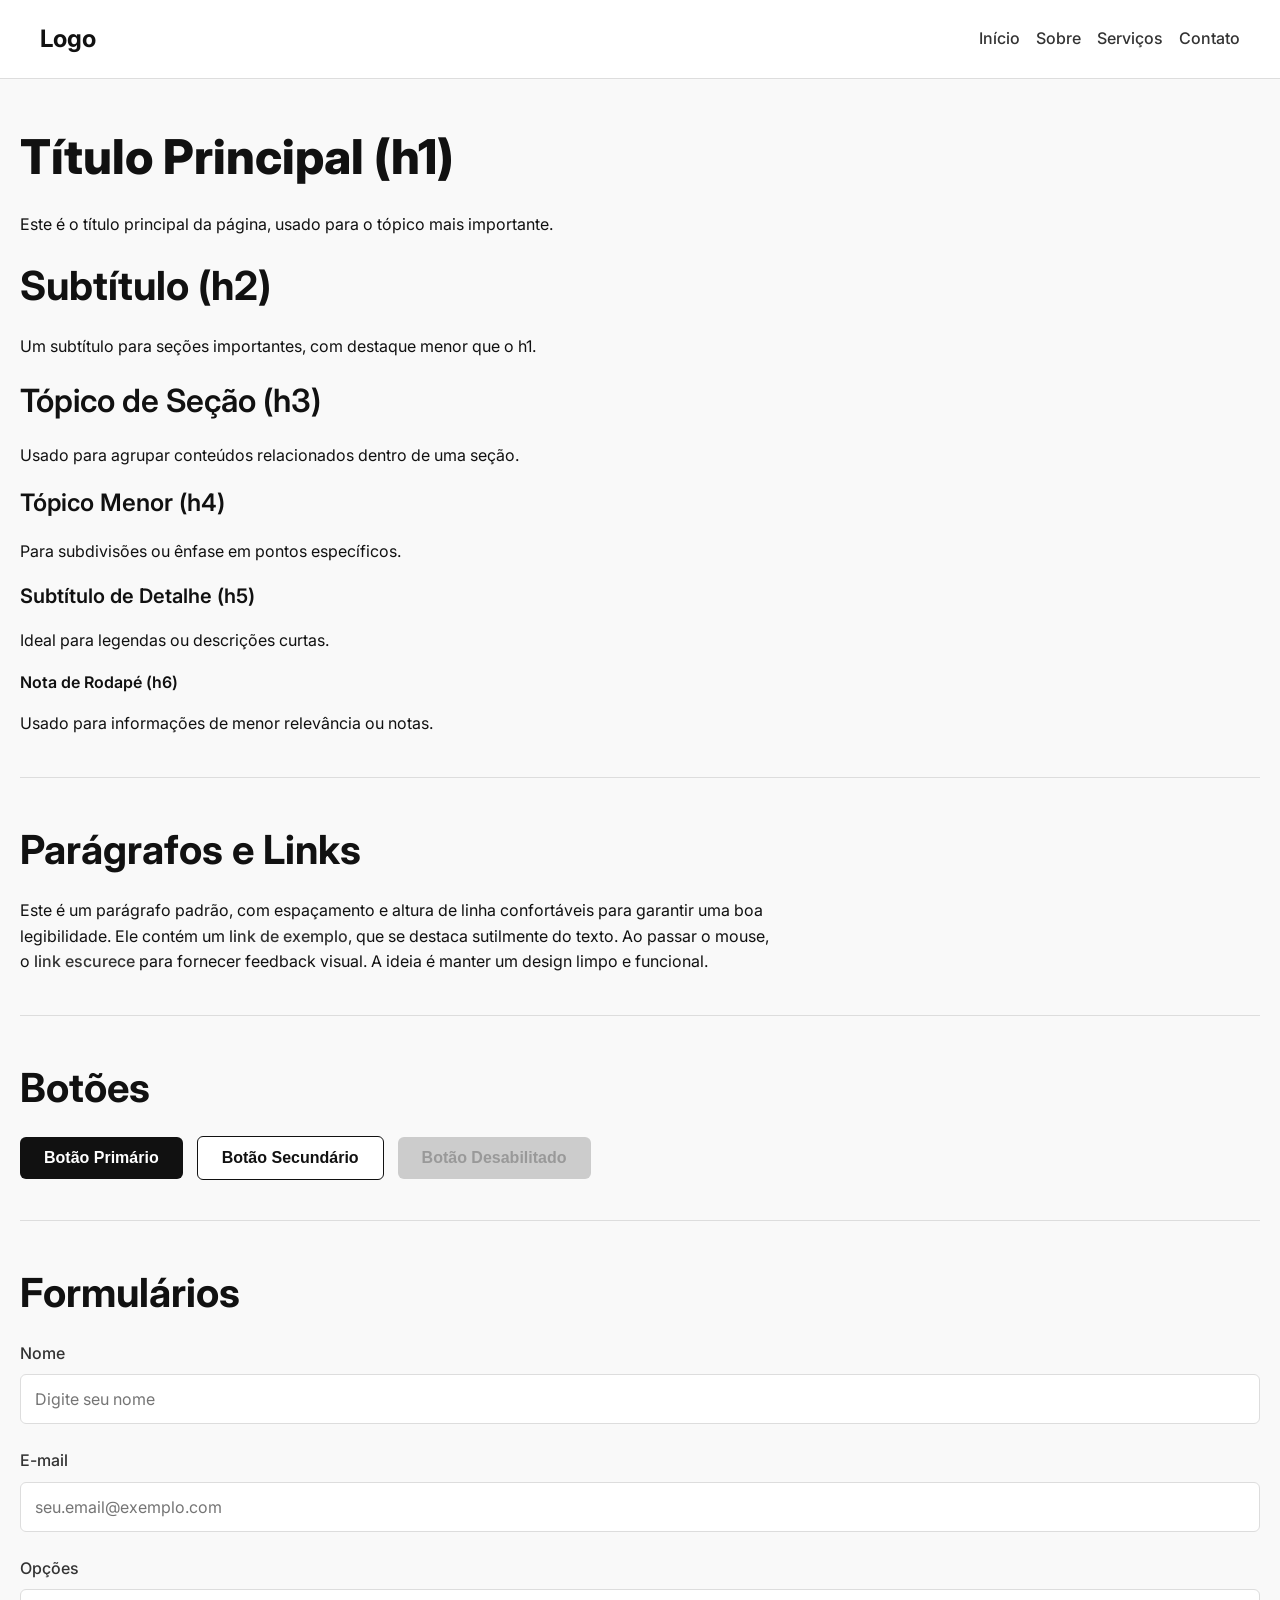
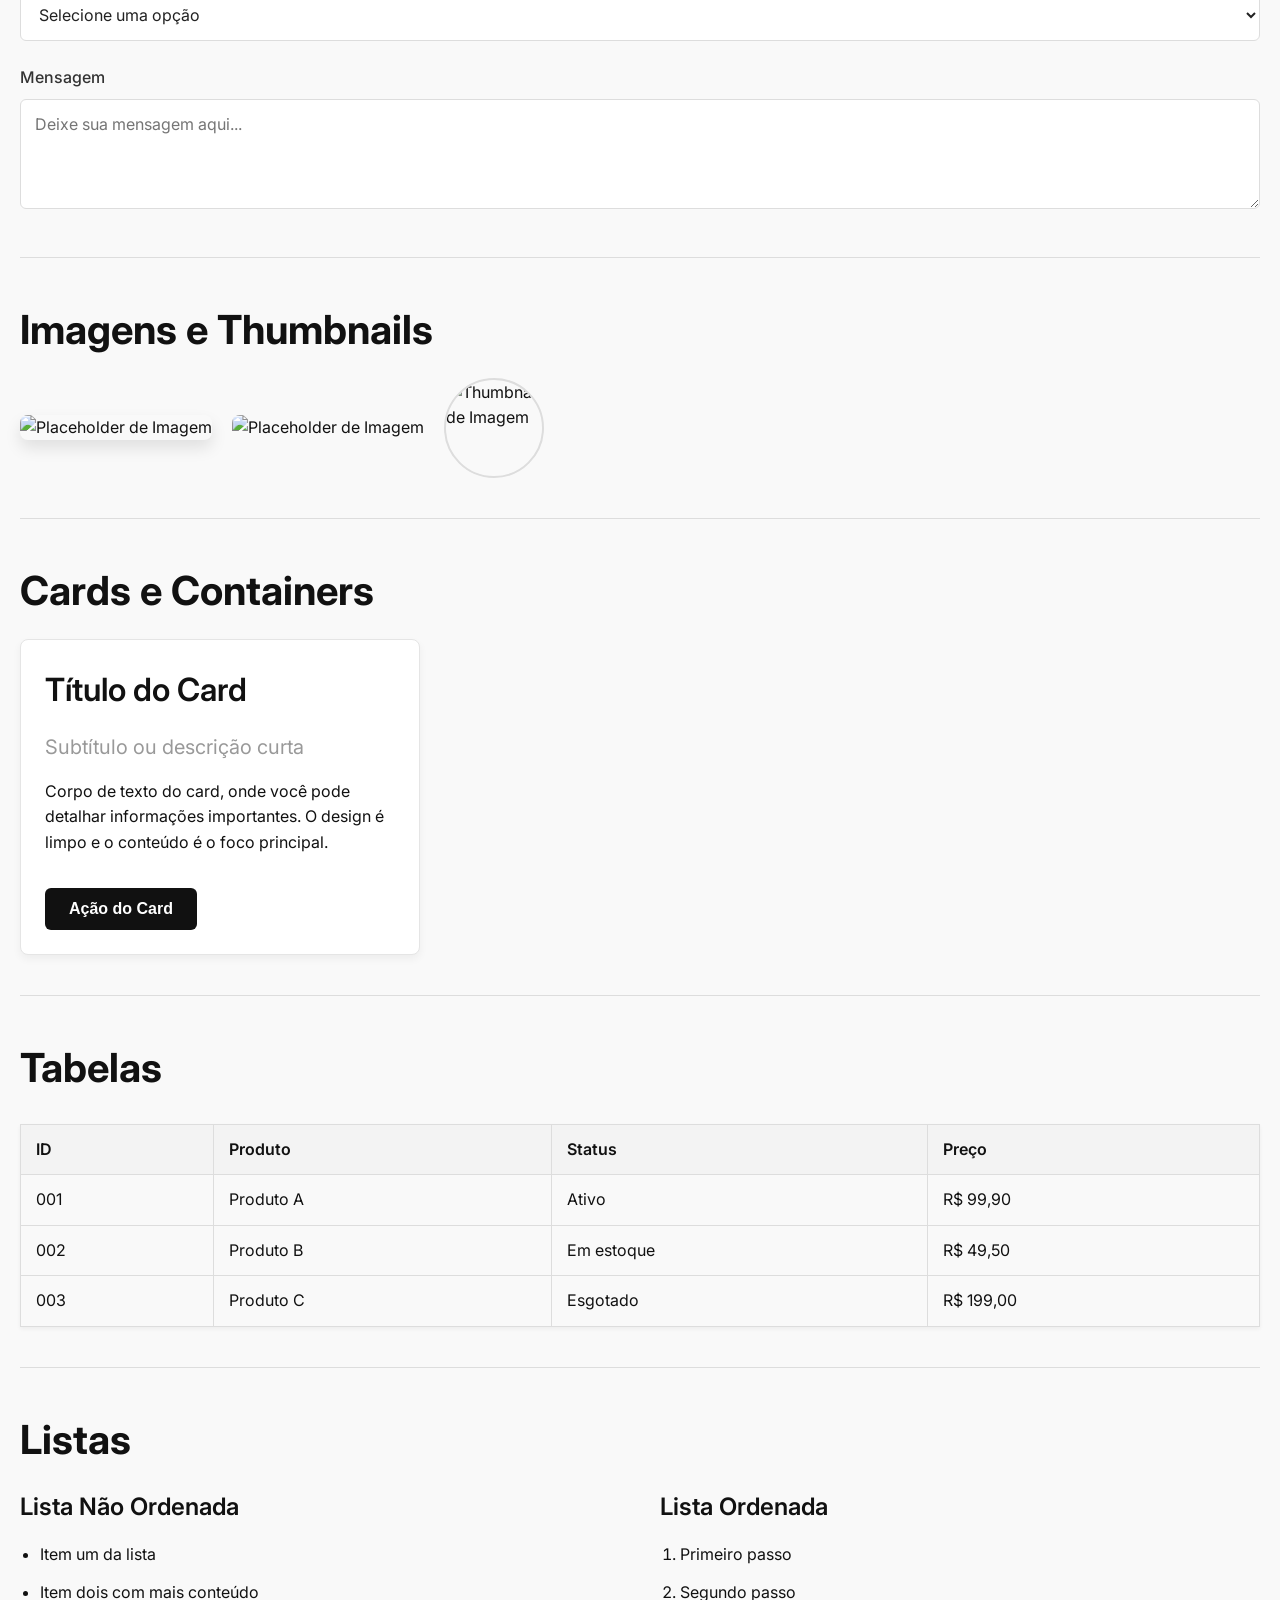
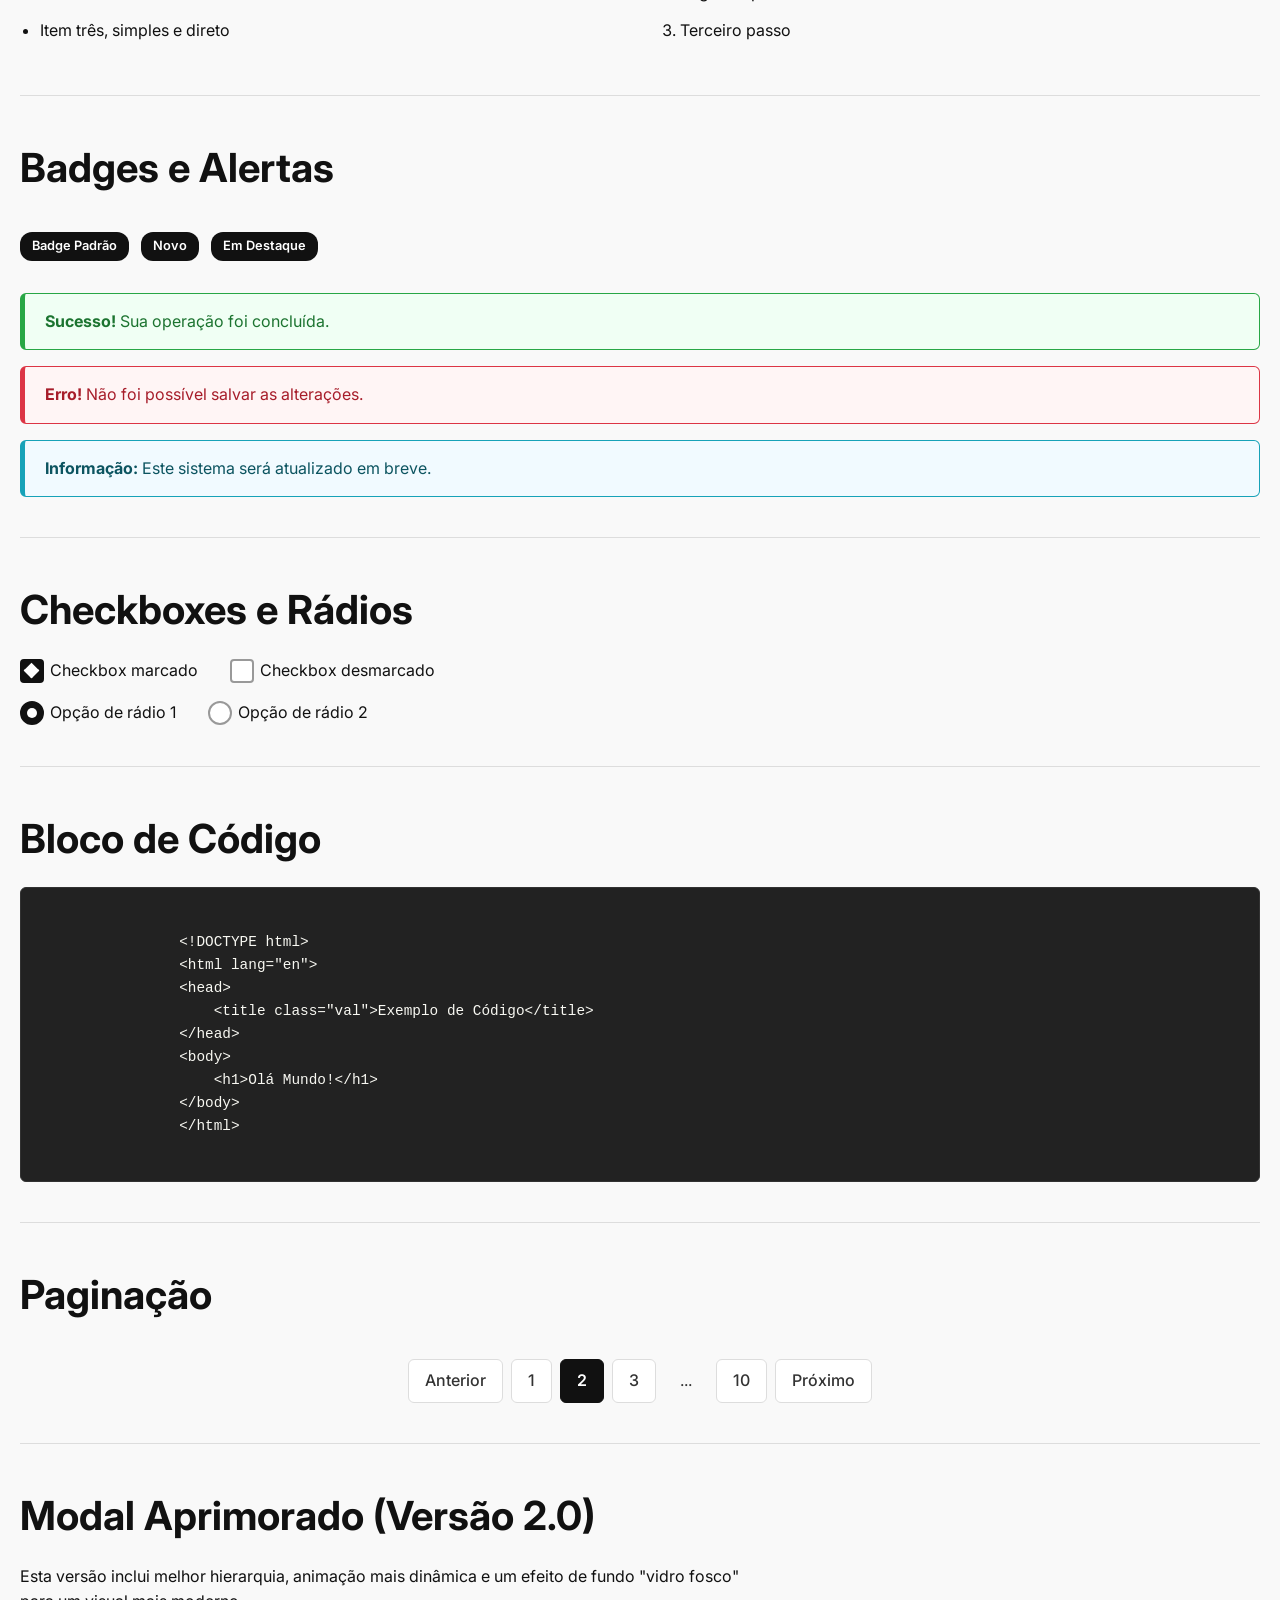
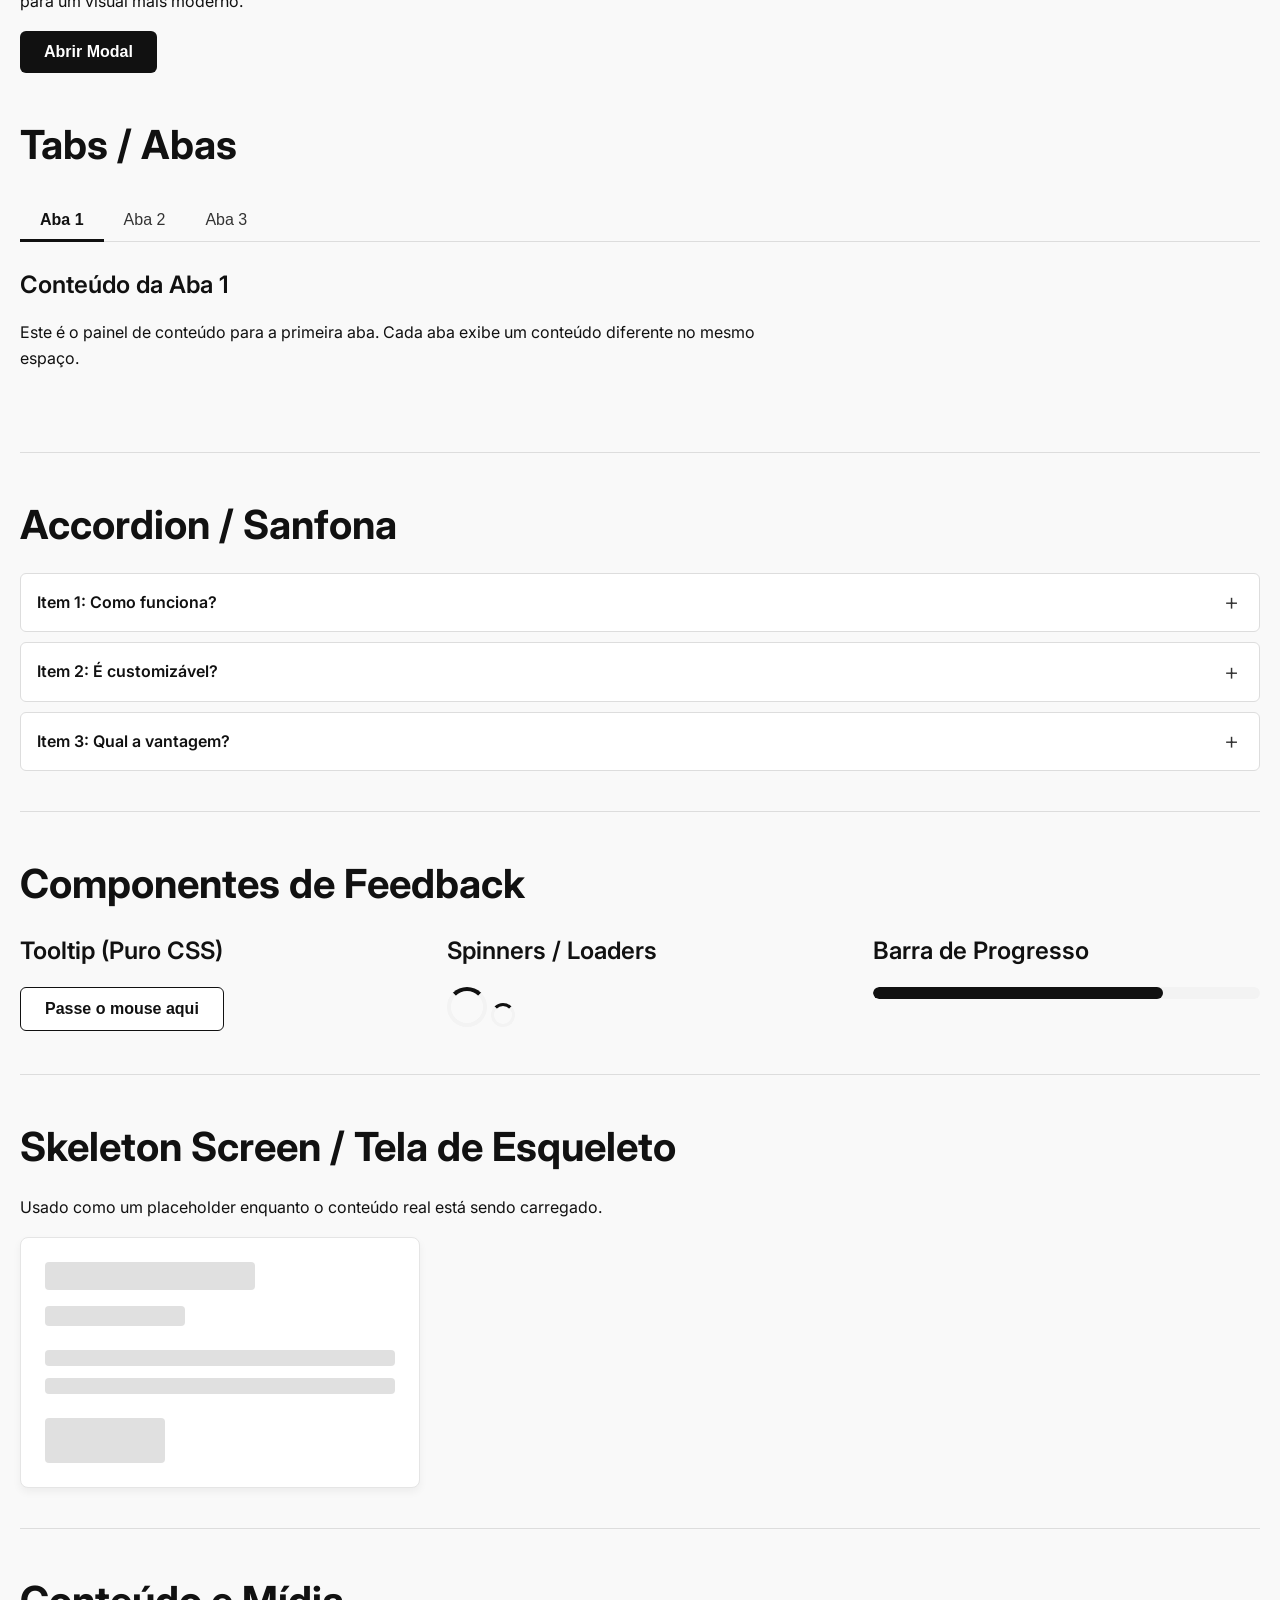
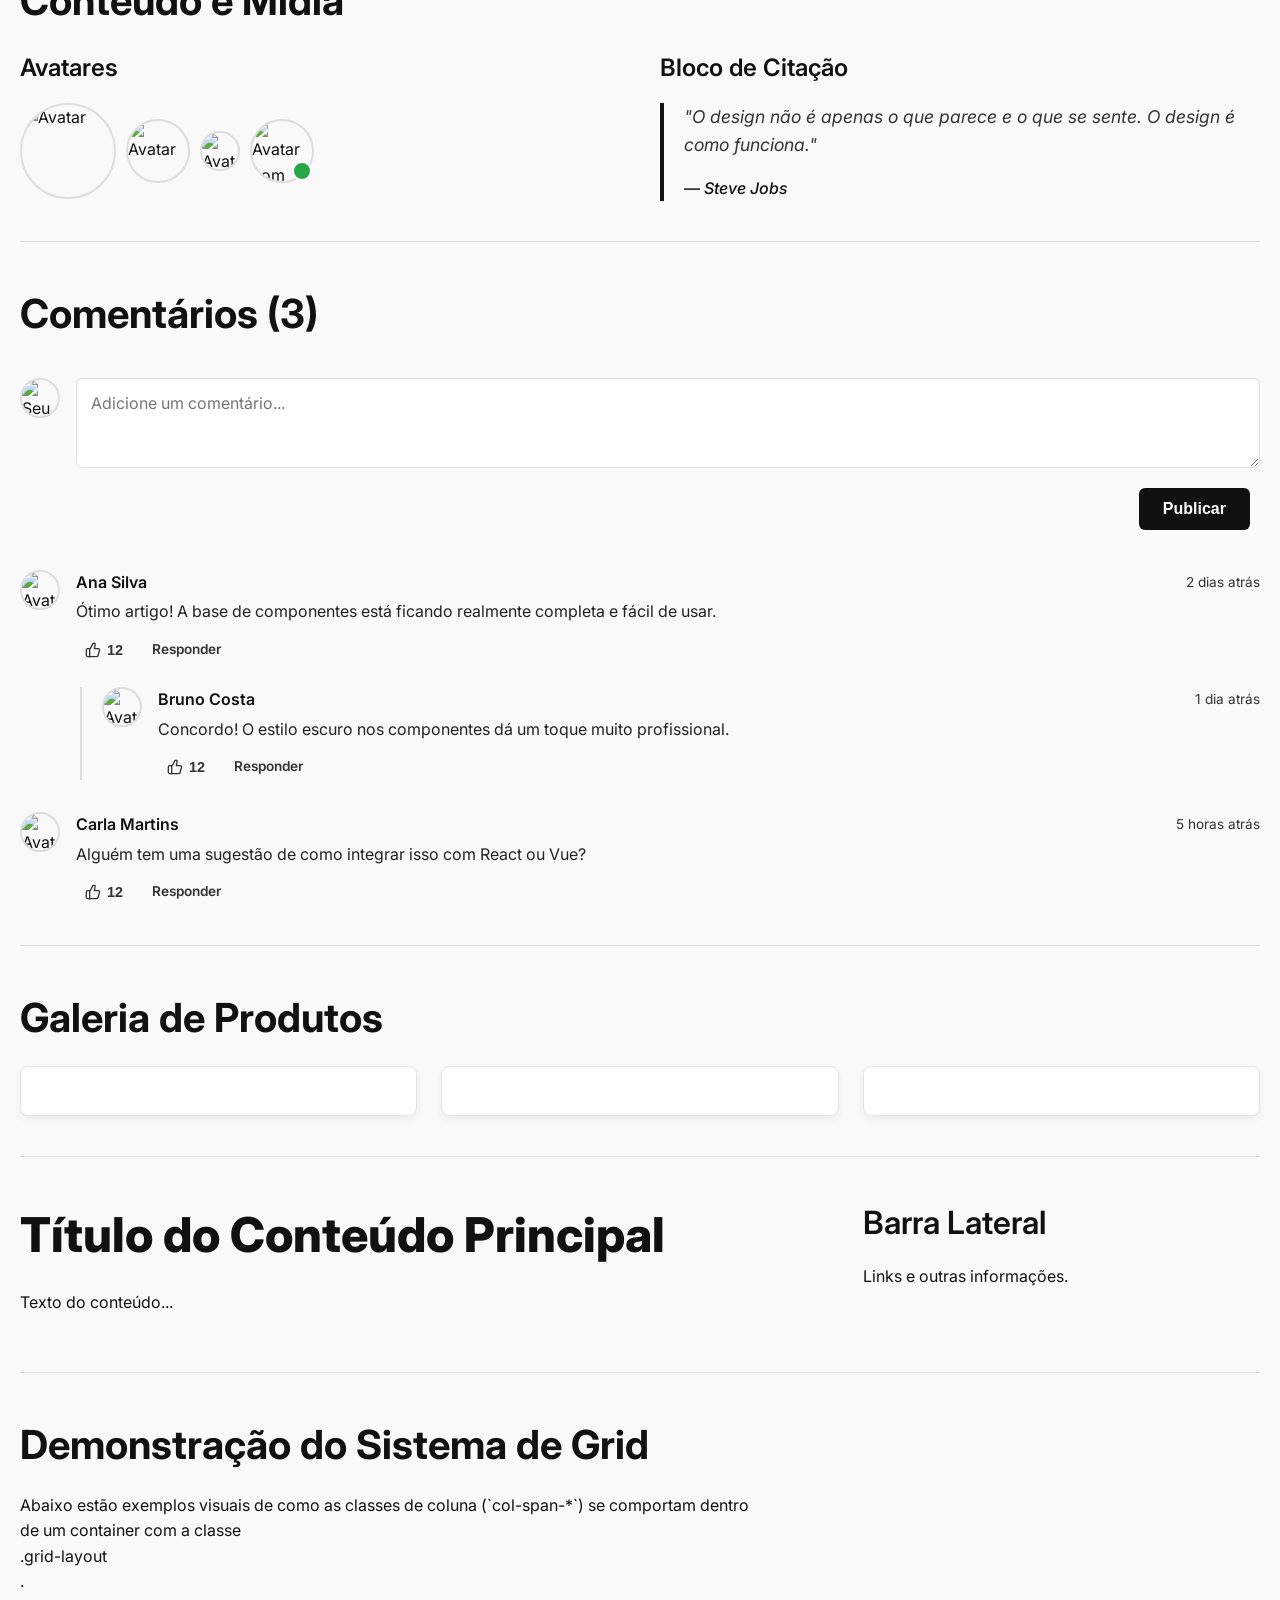
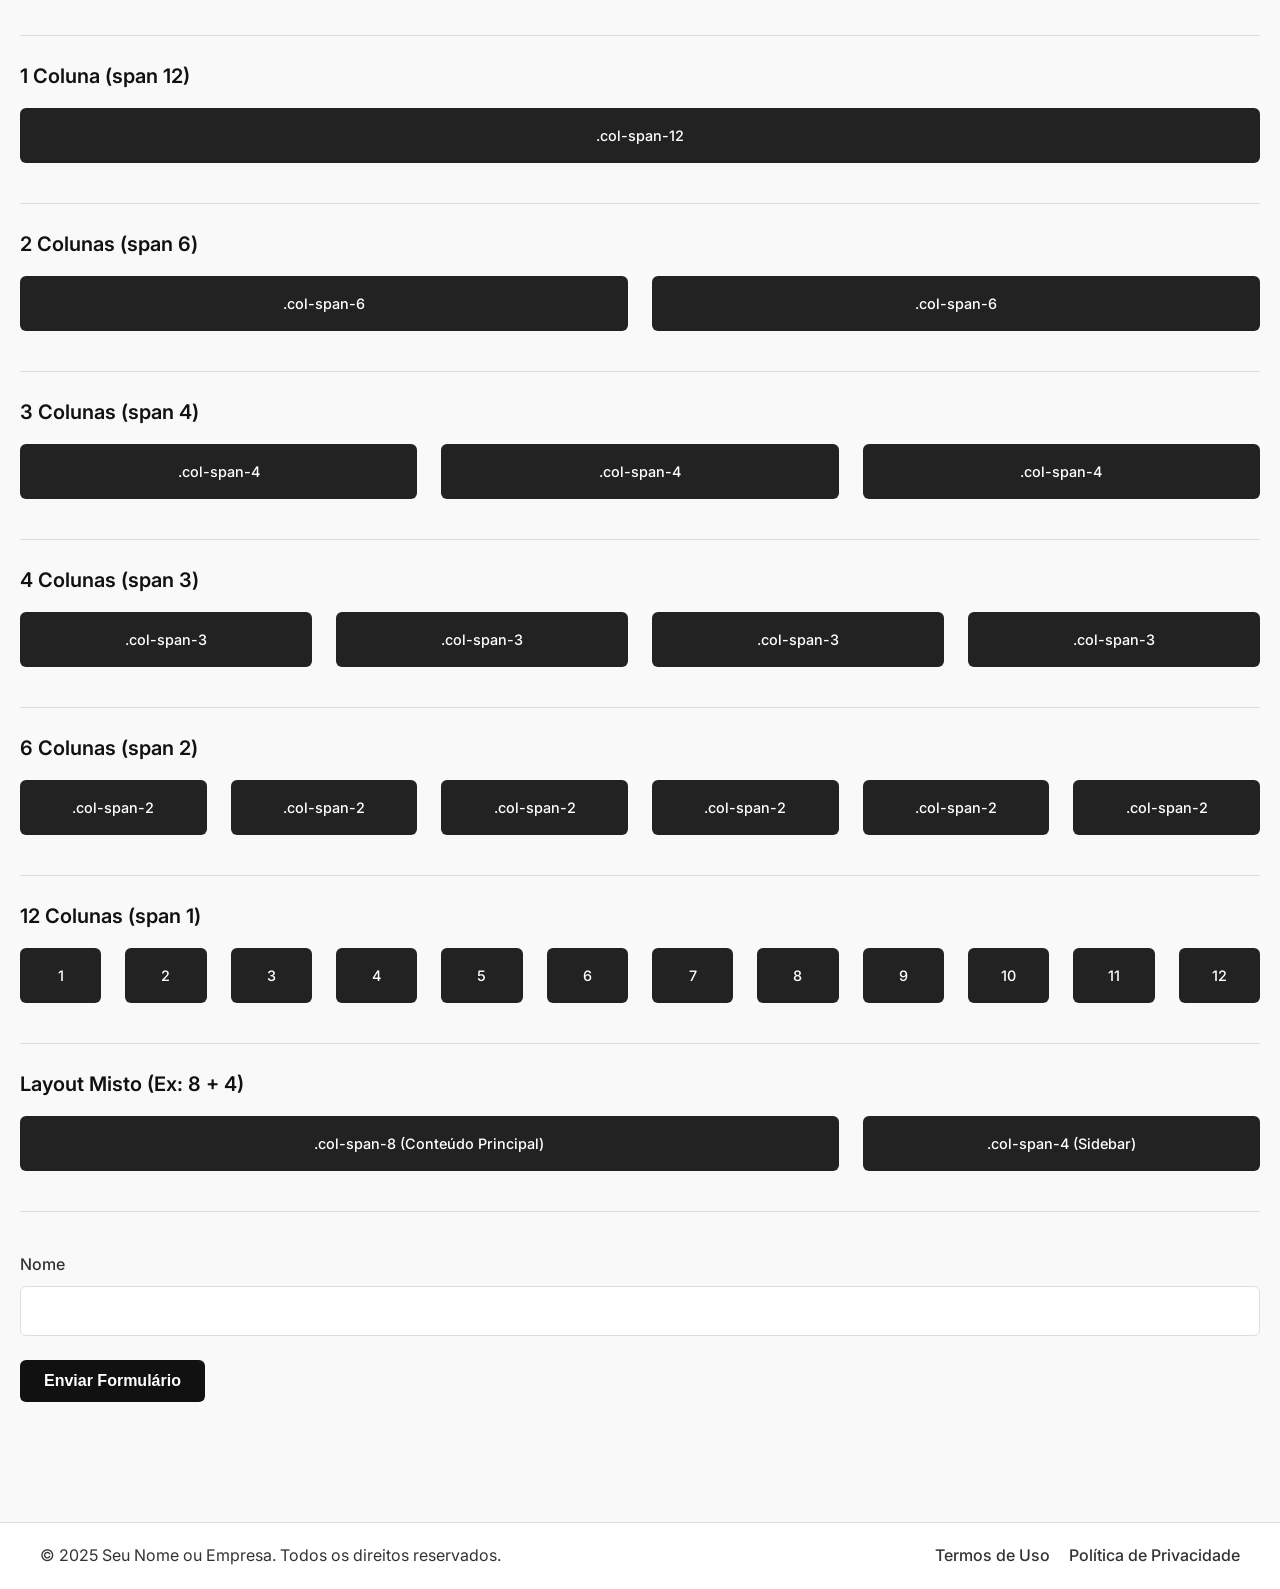
==== commit 0f462d16: "refactor: improve accessibility and responsiveness in modal and navigation components Co-authored-by" ====
--- a/index.html
+++ b/index.html
@@ -273,23 +273,23 @@
         <section>
             <h2>Modal Aprimorado (Versão 2.0)</h2>
             <p>Esta versão inclui melhor hierarquia, animação mais dinâmica e um efeito de fundo "vidro fosco" para um visual mais moderno.</p>
-            <button class="btn btn-primary" onclick="document.querySelector('.modal-overlay').classList.add('active')">Abrir Modal</button>
+            <button type="button" class="btn btn-primary" onclick="document.querySelector('.modal-overlay').classList.add('active')">Abrir Modal</button>
             
             <!-- O ideal é que o modal comece escondido. Adicionei a classe .active aqui APENAS para demonstração visual. -->
             <div class="modal-overlay">
                 <div class="modal-content">
                     <div class="modal-header">
                         <h3>Confirmar Ação</h3>
-                        <button class="modal-close" title="Fechar" onclick="document.querySelector('.modal-overlay').classList.remove('active')">×</button>
+                        <button type="button" class="modal-close" title="Fechar" onclick="document.querySelector('.modal-overlay').classList.remove('active')">×</button>
                     </div>
                     <div class="modal-body">
                         <p>Tem certeza de que deseja prosseguir com esta ação? Esta operação não poderá ser desfeita.</p>
                         <p>Todos os dados associados serão permanentemente removidos.</p>
                     </div>
                     <div class="modal-footer">
-                        <button class="btn btn-secondary" onclick="document.querySelector('.modal-overlay').classList.remove('active')">Cancelar</button>
-                        <button class="btn btn-primary" onclick="document.querySelector('.modal-overlay').classList.remove('active')">Sim, prosseguir</button>
-                        <button class="modal-close"><span class="sr-only">Fechar Modal</span>&times;</button> <!-- exemplo a ser seguiodo para acessibilidade -->
+                        <button type="button" class="btn btn-secondary" onclick="document.querySelector('.modal-overlay').classList.remove('active')">Cancelar</button>
+                        <button type="button" class="btn btn-primary" onclick="document.querySelector('.modal-overlay').classList.remove('active')">Sim, prosseguir</button>
+                        <button type="button" class="modal-close"><span class="sr-only">Fechar Modal</span>&times;</button> <!-- exemplo a ser seguiodo para acessibilidade -->
                     </div>
                 </div>
             </div>
@@ -300,13 +300,13 @@
         <section>
             <h2>Tabs / Abas</h2>
             <div class="tabs">
-                <div class="tab-nav">
+                <div class="tab-nav" role="tablist">
                     <!-- Adicionamos data-tab="1" -->
-                    <button class="tab-link active" data-tab="1">Aba 1</button>
+                    <button class="tab-link active" data-tab="1" role="tab" aria-selected="true">Aba 1</button>
                     <!-- Adicionamos data-tab="2" -->
-                    <button class="tab-link" data-tab="2">Aba 2</button>
+                    <button class="tab-link" data-tab="2" role="tab" aria-selected="false">Aba 2</button>
                     <!-- Adicionamos data-tab="3" -->
-                    <button class="tab-link" data-tab="3">Aba 3</button>
+                    <button class="tab-link" data-tab="3" role="tab" aria-selected="false">Aba 3</button>
                 </div>
                 <div class="tab-content">
                     <!-- Adicionamos data-tab="1" -->
@@ -433,7 +433,7 @@
                 <img src="https://placehold.co/150" alt="Seu Avatar" class="avatar avatar-sm">
                 <div class="comment-input-area">
                     <textarea placeholder="Adicione um comentário..." rows="3"></textarea>
-                    <button class="btn btn-primary">Publicar</button>
+<button type="submit" class="btn btn-primary">Publicar</button>
                 </div>
             </div>
 
@@ -452,7 +452,7 @@
                             <p class="comment-text">Ótimo artigo! A base de componentes está ficando realmente completa e fácil de usar.</p>
                             <div class="comment-actions">
                                 <!-- NOVO BOTÃO DE CURTIR -->
-                                <button class="like-button">
+                                <button type="button" class="like-button">
                                     <!-- Ícone SVG de "Joinha" -->
                                     <svg xmlns="http://www.w3.org/2000/svg" width="16" height="16" viewBox="0 0 24 24" fill="none" stroke="currentColor" stroke-width="2" stroke-linecap="round" stroke-linejoin="round">
                                         <path d="M7 10v12"/>
@@ -476,7 +476,7 @@
                                 <p class="comment-text">Concordo! O estilo escuro nos componentes dá um toque muito profissional.</p>
                                 <div class="comment-actions">
                                     <!-- NOVO BOTÃO DE CURTIR -->
-                                    <button class="like-button">
+                                    <button type="button" class="like-button">
                                         <!-- Ícone SVG de "Joinha" -->
                                         <svg xmlns="http://www.w3.org/2000/svg" width="16" height="16" viewBox="0 0 24 24" fill="none" stroke="currentColor" stroke-width="2" stroke-linecap="round" stroke-linejoin="round">
                                             <path d="M7 10v12"/>
@@ -503,7 +503,7 @@
                             <p class="comment-text">Alguém tem uma sugestão de como integrar isso com React ou Vue?</p>
                             <div class="comment-actions">
                                 <!-- NOVO BOTÃO DE CURTIR -->
-                                <button class="like-button">
+                                <button type="button" class="like-button">
                                     <!-- Ícone SVG de "Joinha" -->
                                     <svg xmlns="http://www.w3.org/2000/svg" width="16" height="16" viewBox="0 0 24 24" fill="none" stroke="currentColor" stroke-width="2" stroke-linecap="round" stroke-linejoin="round">
                                         <path d="M7 10v12"/>
--- a/style.css
+++ b/style.css
@@ -39,7 +39,7 @@
         --color-border-gray: #555555;
         --color-background-gray: #222222;
         --color-background: #121212;
-        --color-white: #000000;
+        --color-white: #ffffff;
 
         --color-success: #4caf50;
         --color-error: #f44336;
@@ -62,6 +62,13 @@
 /*     color: var(--color-graphite); */
     color: var(--color-dark);
     line-height: 1.6;
+    min-height: 100vh;
+}
+
+img {
+    max-width: 100%;
+    height: auto;
+    display: block;
 }
 
 .container {
@@ -328,7 +335,12 @@
 /* ---------------------------------- */
 .list-container {
     display: flex;
+    flex-wrap: wrap;
     gap: 40px;
+}
+
+.list-container > div {
+    flex: 1 1 260px;
 }
 ul, ol {
     padding-left: 20px;
@@ -416,8 +428,14 @@
     text-decoration: none;
 }
 
+.main-nav {
+    display: flex;
+    flex-wrap: wrap;
+    gap: 1rem;
+    align-items: center;
+}
+
 .main-nav a {
-    margin-left: 20px;
     font-size: 1rem;
     font-weight: 500;
 }
@@ -444,8 +462,10 @@
 /* ---------------------------------- */
 .form-group-inline {
     display: flex;
+    flex-wrap: wrap;
     gap: 2rem;
     margin-top: 1rem;
+    align-items: center;
 }
 .custom-control {
     display: flex;
@@ -932,6 +952,7 @@
 /* Formulário para novo comentário */
 .comment-form {
     display: flex;
+    flex-wrap: wrap;
     gap: 16px;
     align-items: flex-start;
     margin-top: 2rem;
@@ -1187,13 +1208,30 @@
 
 /* Ocultar elementos visuais, mas manter acessível para leitores de tela */
 .hidden {
-    display: none !important;;
+    display: none !important;
 }
 
 #btnEnviar {
     display: flex;
     align-items: center;
     gap: 10px;
+}
+
+@media (max-width: 768px) {
+    .main-nav {
+        flex-direction: column;
+        align-items: flex-start;
+    }
+
+    .form-group-inline,
+    .list-container,
+    .comment-form {
+        flex-wrap: wrap;
+    }
+
+    .comment-form {
+        flex-direction: column;
+    }
 }
 
 /* overlay para spinner na página */
